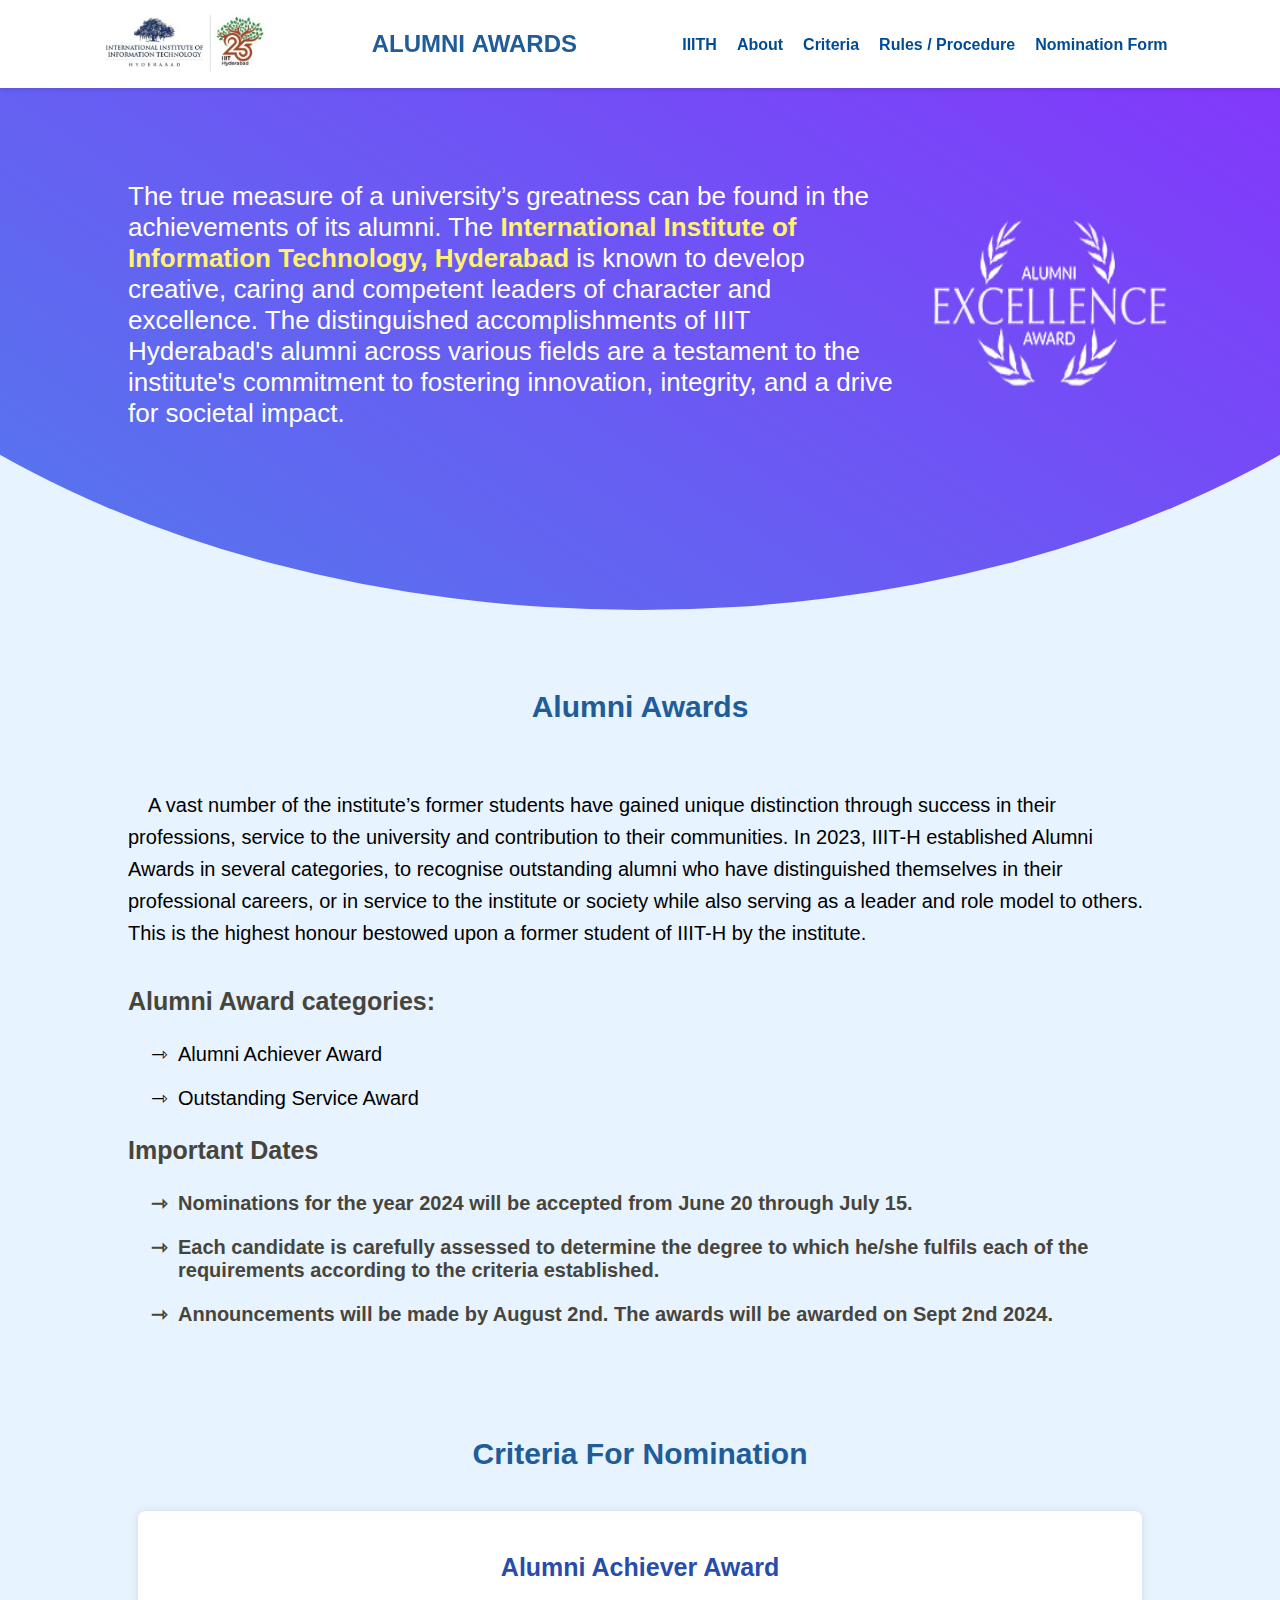
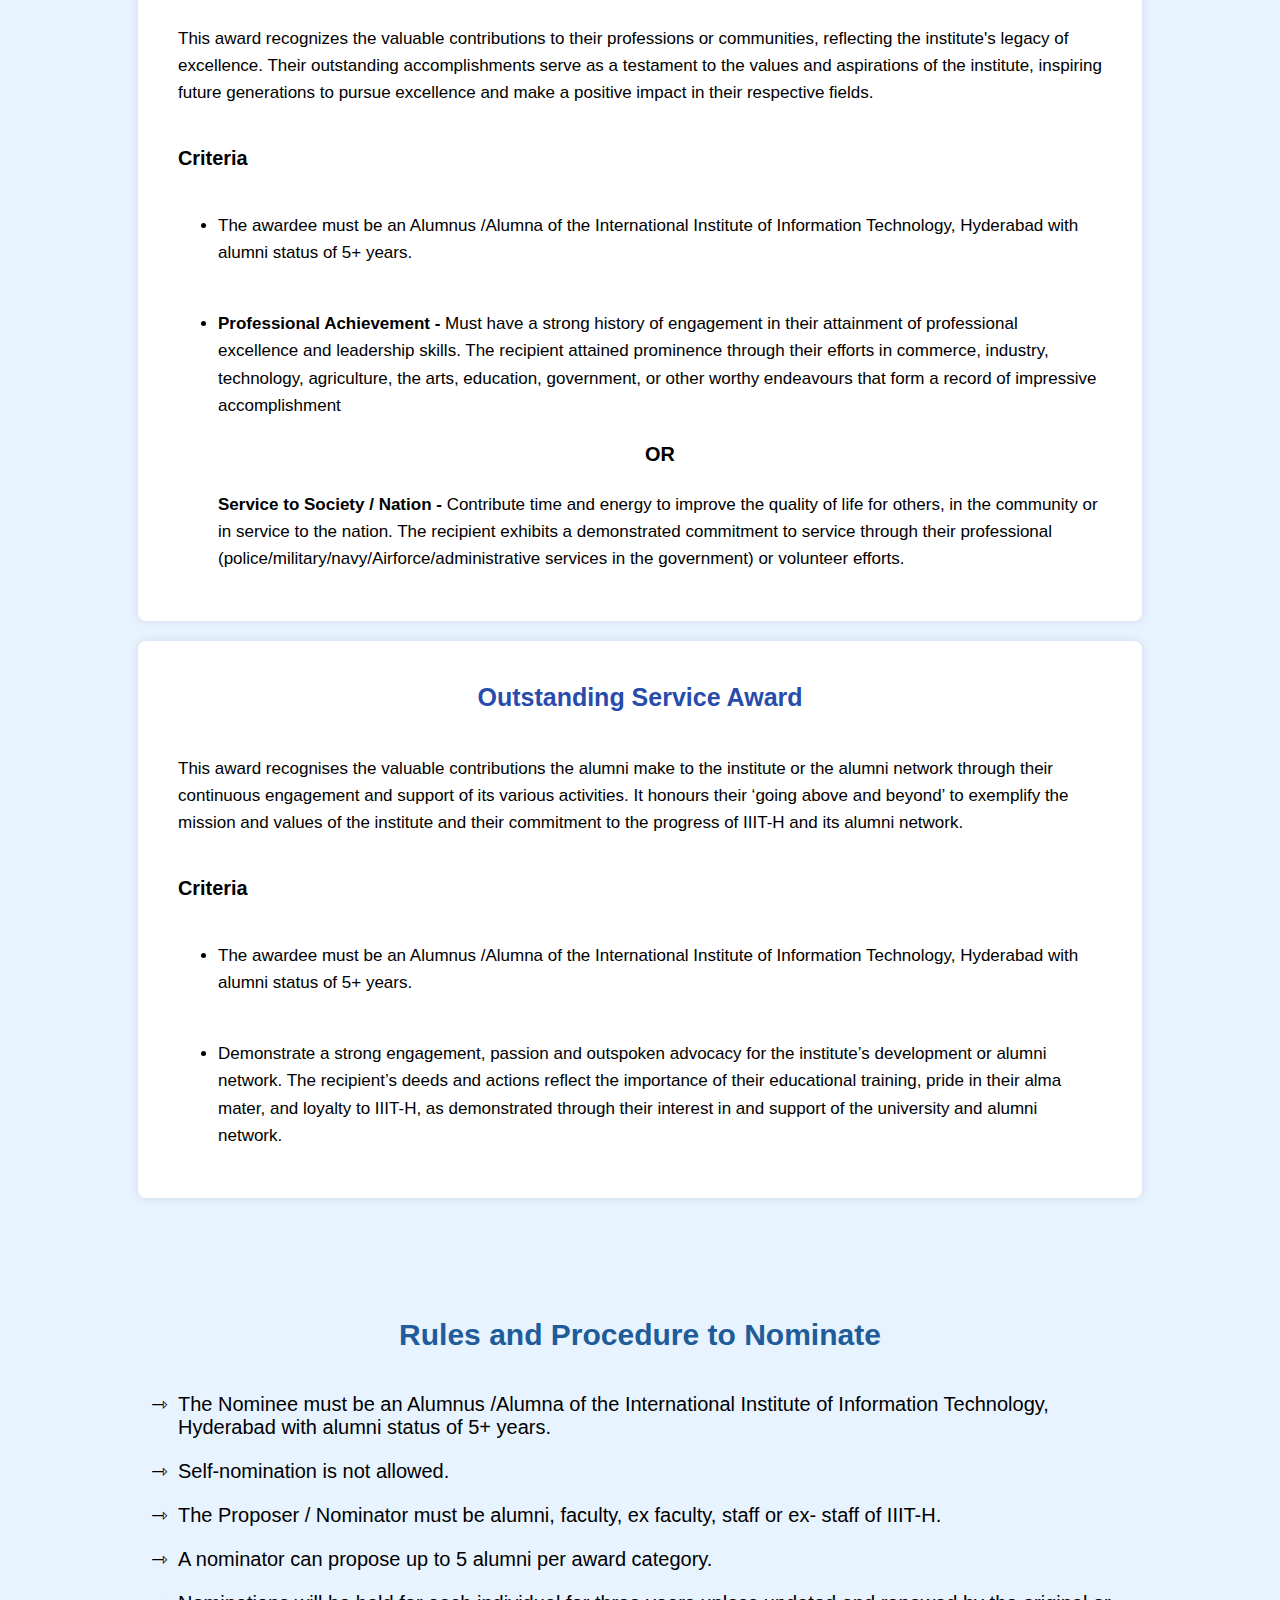
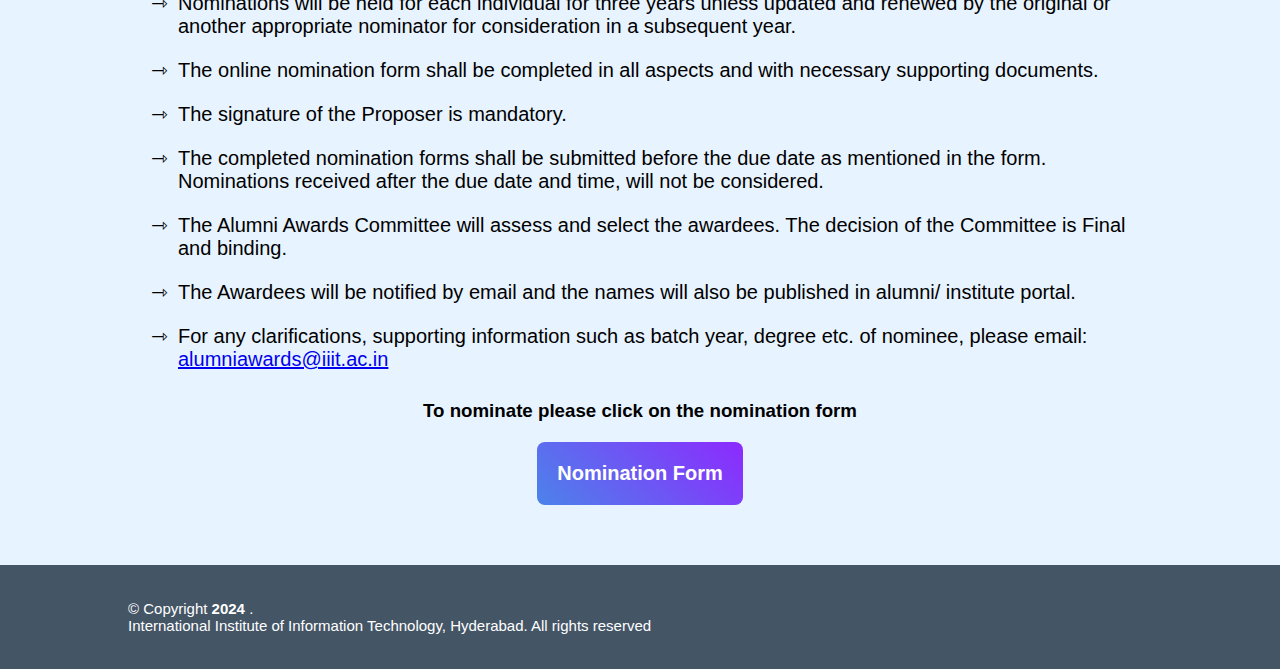
==== index.html @ 3560196f "form link updated" ====
<!DOCTYPE html>
<html lang="en">

<head>
  <meta charset="UTF-8" />
  <meta name="viewport" content="width=device-width, initial-scale=1.0" />
  <link rel="stylesheet" href="styles.css" />
</head>
<!-- ======= Header ======= -->
<header class="header fixed-top" data-scrollto-offset="0" id="header">
  <div class="container">
    <a class="logo" href="index.html">
      <!-- Uncomment the line below if you also wish to use an image logo -->
      <img alt="logo" src="logo.png" />
    </a>
    <h3 class="sc-title">Alumni&nbsp;Awards</h3>
    <nav class="nav-menu">
      <ul>
        <li>
          <a href="https://www.iiit.ac.in" target="_blank">IIITH</a>
        </li>
        <li>
          <a href="#about">About</a>
        </li>
        <li>
          <a href="#criteria">Criteria</a>
        </li>
        <li>
          <a href="#procedure">Rules / Procedure</a>
        </li>
        <li>
          <a href="https://forms.gle/emvsm5UKMDpADvDE6"
            target="_blank">Nomination Form</a>
        </li>
      </ul>
    </nav>
  </div>
</header>
<!-- End Header -->

<body>
  <section class="about" id="about-head">
    <div class="container">
      <p class="c-content">
        The true measure of a university’s greatness can be found in the
        achievements of its alumni. The
        <b>International Institute of Information Technology, Hyderabad</b> is
        known to develop creative, caring and competent leaders of character
        and excellence. The distinguished accomplishments of IIIT Hyderabad's
        alumni across various fields are a testament to the institute's
        commitment to fostering innovation, integrity, and a drive for
        societal impact.
      </p>
    </div>
    <div class="img-container">
      <img src="awards-logo.png" alt="award" />
    </div>
  </section>
  <section class="about-body" id="about">
    <div>
      <h3 class="sc-title">Alumni Awards</h3>
      <div class="about-inner">
        <p>
          A vast number of the institute’s former students have gained unique
          distinction through success in their professions, service to the
          university and contribution to their communities. In 2023, IIIT-H
          established Alumni Awards in several categories, to recognise
          outstanding alumni who have distinguished themselves in their
          professional careers, or in service to the institute or society
          while also serving as a leader and role model to others. This is the
          highest honour bestowed upon a former student of IIIT-H by the
          institute.
        </p>
        <br />
        <b>Alumni Award categories:</b>
        <ul>
          <li>Alumni Achiever Award</li>
          <li>Outstanding Service Award</li>
        </ul>
        <b>Important Dates</b>
        <ul><b>
            <li>
              Nominations for the year 2024 will be accepted from June 20
              through July 15.
            </li>
            <li>
              Each candidate is carefully assessed to determine the degree to
              which he/she fulfils each of the requirements according to the
              criteria established.
            </li>
            <li>
              Announcements will be made by August 2nd. The awards will be
              awarded on Sept 2nd 2024.
            </li>
          </b>
        </ul>
      </div>
    </div>
  </section>
  <section class="criteria" id="criteria">
    <div>
      <h3 class="sc-title">Criteria For Nomination</h3>
      <div class="criteria-inner">
        <div class="criteria-inner-1 criteria-inner-common">
          <h2>Alumni Achiever Award</h2>
          <p>
            This award recognizes the valuable contributions to their professions or communities, reflecting the
            institute's legacy of excellence. Their outstanding
            accomplishments serve as a testament to the values and aspirations of the institute, inspiring future
            generations to pursue excellence and make a positive impact in their respective fields.
          <h3>Criteria</h3>
          <ul>
            <li>The awardee must be an Alumnus /Alumna of the International Institute of Information Technology,
              Hyderabad with alumni status of 5+ years.</li>
            <br>
            <li>
              <p><b>Professional Achievement -</b> Must have a strong history of engagement in their attainment of
                professional excellence and leadership skills. The recipient attained prominence through their efforts
                in commerce, industry, technology, agriculture, the arts, education, government, or other worthy
                endeavours that form a record of impressive accomplishment
              </p>
              <h3 style="text-align: center;"><b>OR</b></h3>
              <p><b>Service to Society / Nation -</b> Contribute time and energy to improve
                the quality of life for others, in the community or in service to the nation. The recipient exhibits a
                demonstrated commitment to service through their professional (police/military/navy/Airforce/administrative services in the government) or volunteer efforts.</p>
            </li>
          </ul>
        </div>
        <div class="criteria-inner-2 criteria-inner-common">
          <h2>Outstanding Service Award</h2>
          <p>This award recognises the valuable contributions the alumni make to the institute or the alumni network
            through their continuous engagement and support of its various activities. It honours their ‘going above and
            beyond’ to exemplify the mission and values of the institute and their commitment to the progress of IIIT-H
            and its alumni network. </p>
          <h3>Criteria</h3>
          <ul>
            <li>The awardee must be an Alumnus /Alumna of the International Institute of Information Technology,
              Hyderabad with alumni status of 5+ years.</li>
            <br>
            <li>
              <p>Demonstrate a strong engagement, passion and outspoken advocacy for the institute’s development or
                alumni network. The recipient’s deeds and actions reflect the importance of their educational training,
                pride in their alma mater, and loyalty to IIIT-H, as demonstrated through their interest in and support
                of the university and alumni network. </p>
            </li>
          </ul>
        </div>
      </div>
  </section>
  <section class="procedure" id="procedure">
    <div>
      <h3 class="sc-title">Rules and Procedure to Nominate</h3>
      <div class="procedure-inner">
        <ul>
          <li> The Nominee must be an Alumnus /Alumna of the International Institute of Information Technology,
            Hyderabad with alumni status of 5+ years.</li>
          <li>Self-nomination is not allowed.</li>
          <li> The Proposer / Nominator must be alumni, faculty, ex faculty, staff or ex- staff of IIIT-H.</li>
          <li> A nominator can propose up to 5 alumni per award category.</li>
          <li> Nominations will be held for each individual for three years unless updated and renewed by the original
            or another appropriate nominator for consideration in a subsequent year. </li>
          <li> The online nomination form shall be completed in all aspects and with necessary supporting documents.
          </li>
          <li> The signature of the Proposer is mandatory. </li>
          <li> The completed nomination forms shall be submitted before the due date as mentioned in the form.
            Nominations received after the due date and time, will not be considered. </li>
          <li> The Alumni Awards Committee will assess and select the awardees. The decision of the Committee is Final
            and binding. </li>
          <li> The Awardees will be notified by email and the names will also be published in alumni/ institute portal.
          </li>
          <li> For any clarifications, supporting information such as batch year, degree etc. of nominee, please email:
            <a href="mailto:alumniawards@iiit.ac.in">alumniawards@iiit.ac.in</a>
          </li>
        </ul>
        <h3 style="text-align: center;">To nominate please click on the nomination form</h3>
        <div class="form-links">
          <a href="https://forms.gle/emvsm5UKMDpADvDE6"
            target="_blank" class="btn btn-primary">Nomination Form</a>
          <!-- <a href="https://forms.gle/emvsm5UKMDpADvDE6"
            target="_blank" class="btn btn-primary">Responder's Form</a> -->
        </div>
      </div>
    </div>
  </section>
</body>
<!-- ======= Footer ======= -->
<footer class="footer" id="footer">
  <div class="copyright">
    © Copyright
    <strong>
      <span> 2024 </span>
    </strong>
    .
  </div>
  <div class="credits">
    International Institute of Information Technology, Hyderabad. All rights reserved</div>
</footer>
<!-- End Footer -->

</html>
---- styles.css ----
/* Global Styles */
html,
body {
  margin: 0;
  padding: 0;
  font-family: "Roboto", sans-serif;
  background-color: #e7f3ff;
  display: flex;
  flex-direction: column;
}

/* Header Styles */
.header {
  background-color: #fff; /* White background */
  width: 100%; /* Full width */
  padding: 10px 0; /* Top and bottom padding */
  box-shadow: 0 2px 4px rgba(0, 0, 0, 0.1); /* Subtle shadow for depth */
  position: fixed; /* Fixed position at the top */
  top: 0;
  left: 0;
  z-index: 1000; /* High z-index to ensure it stays above other content */
}
.header .container {
  display: flex;
  align-items: center;
  justify-content: space-between;
}
.header .logo {
  display: flex;
  align-items: center;
  text-decoration: none; /* Remove underline from links */
  margin-left: 8%;
}
.header .logo img {
  max-height: 60px; /* Limit logo height */
  margin-right: 10px; /* Spacing between logo and text */
  vertical-align: middle;
}
.header .sc-title {
  font-size: 24px; /* Font size for the title */
  color: #205c99; /* Dark blue text color */
  margin: 20px; /* Remove default margin */
  text-transform: uppercase; /* Transform text to uppercase */
}
.nav-menu {
  display: flex;
  align-items: center;
  justify-content: center;
  margin-right: 8%;
}
.nav-menu ul {
  display: flex;
  list-style: none;
  margin: 0;
  padding: 0;
}
.nav-menu ul li {
  text-decoration: none;
  font-size: 18px;
  font-weight: 600;
  margin: 0 10px;
}
.nav-menu ul li a {
  text-decoration: none;
  color: #004b96;
  font-size: 16px;
}
.nav-menu ul li a:hover {
  color: #ff5959;
}

/* About Section Styles */
.about {
  position: relative;
  width: 100%;
  height: 50vh;
  display: flex;
  align-items: center;
  justify-content: center;
  overflow: hidden;
  padding: 80px 0;
  color: white;
}
.about:before {
  content: "";
  position: absolute;
  top: 0;
  left: 0;
  width: 100%;
  height: 100%;
  background: linear-gradient(45deg, #4c83ea, #8d2afe);
  border-radius: 0 0 50% 50%/0 0 100% 100%;
  transform: scaleX(1.5);
}
.about .container {
  position: relative;
  z-index: 1;
  margin: 0 auto;
  text-align: center;
  padding: 20px 20px 20px 10%;
  border-radius: 8px; /* Rounded corners */
}
.about .c-content {
  text-align: left; /* Left-align text inside the content block */
  font-size: 26px;
}

.about .c-content b {
  color: #fff173;
}
.about .c-content-sub {
  text-align: left; /* Left-align text inside the content block */
  font-size: 20px;
}
.about .c-content-sub b {
  color: rgb(241, 253, 69);
}
.about .img-container {
  z-index: 1;
  margin-right: 8%;
}
.about .img-container img {
  width: 20vw;
  height: 20vw;
  filter: invert(1) brightness(100);
}

.about-body {
  margin-top: 50px;
}

.about-inner {
  padding: 15px 10%;
}

.about-inner p {
  text-indent: 20px;
  font-size: 20px;
  line-height: 1.6;
}

.about-inner b {
  color: #47453b;
  font-size: 25px;
}

.about-inner li {
  list-style: "⇾";
  padding: 10px;
  font-size: 20px;
}

/* Criteria Section Styles */
.criteria {
  padding: 40px 0;
}
.criteria .sc-title,
.about-body .sc-title,
.procedure .sc-title {
  text-align: center;
  color: #205c99;
  font-size: 30px;
}

.criteria-inner {
  display: flex;
  flex-wrap: wrap;
  margin: auto 10%;
  align-items: stretch;
}

.criteria-inner-common {
  display: flex;
  flex-direction: column;
  background-color: white;
  line-height: 1.6;
  padding: 20px;
  box-shadow: 0 0 10px rgba(0, 0, 0, 0.1);
  box-sizing: border-box;
  margin: 10px;
  width: 49%;
  font-size: 17px;
  min-width: 500px;
  padding: 15px 40px;
  border-radius: 8px;
  flex: 1; /* Ensures that both elements take up equal space */
}

.criteria-inner-common h2 {
  color: #274cab;
  font-size: 25px;
  text-align: center;
}

/* Procedure Section Styles */
.procedure {
  padding: 40px 10%;
}

.procedure-inner li {
  list-style: "⇾";
  padding: 10px;
  font-size: 20px;
}

.form-links {
  display: flex;
  justify-content: center;
  margin: 20px 0;
}

.form-links a {
  text-decoration: none;
  color: white;
  font-weight: 700;
  font-size: 20px;
  background: linear-gradient(45deg,  #4c83ea, #8d2afe);
  padding: 20px;
  border-radius: 8px;
  margin: 0 10px;
}

.form-links a:hover {
  background: linear-gradient(45deg, #ff3e9f, #851bff);
  cursor: pointer;
  transition: 0.5s;
}

/* Footer Styles */
.footer {
  background-color: #445566;
  color: #fff; /* White text color */
  padding: 35px 0;
}
.footer .copyright,
.footer .credits {
  font-size: 15px;
  margin-left: 10%;
}

/* Responsive Styles */
@media only screen and (max-width: 1040px) {
  .nav-menu {
    display: none;
  }

  .img-container {
    display: none;
  }
  .about:before {
    transform: scaleX(2);
  }
}
@media only screen and (max-width: 700px) {
  .header .logo img {
    width: 65%;
  }
  .header .sc-title {
    font-size: 20px;
  }
  .about .container {
    padding: 20px 20px 20px 20px;
  }
  .about:before {
    transform: scaleX(3);
  }
  .about .c-content {
    margin-top: 50px;
    font-size: 24px;
  }
  .about .c-content-sub {
    font-size: 18px;
  }
  .criteria-inner {
    flex-direction: column;
    margin: 0;
  }

  .criteria-inner-common {
    width: 95%;
    min-width: 0;
    margin: 10px auto;
  }
}
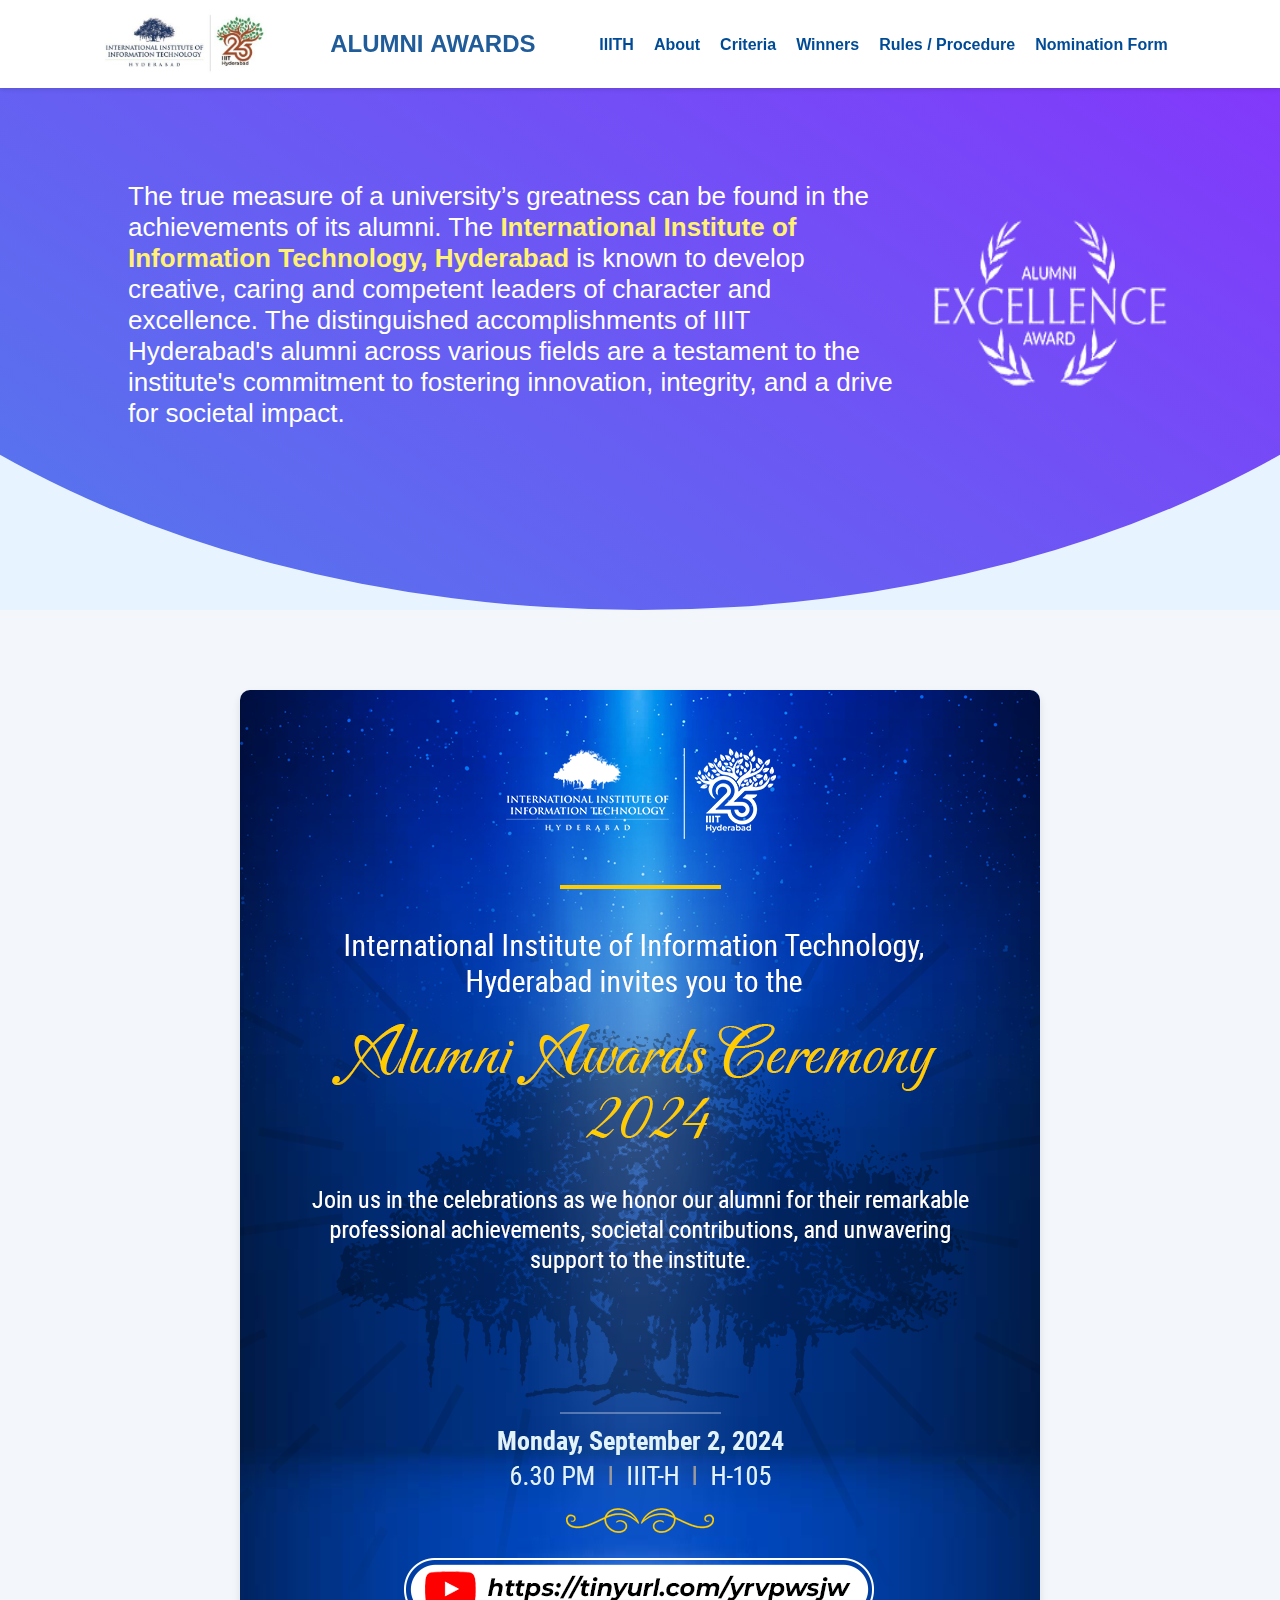
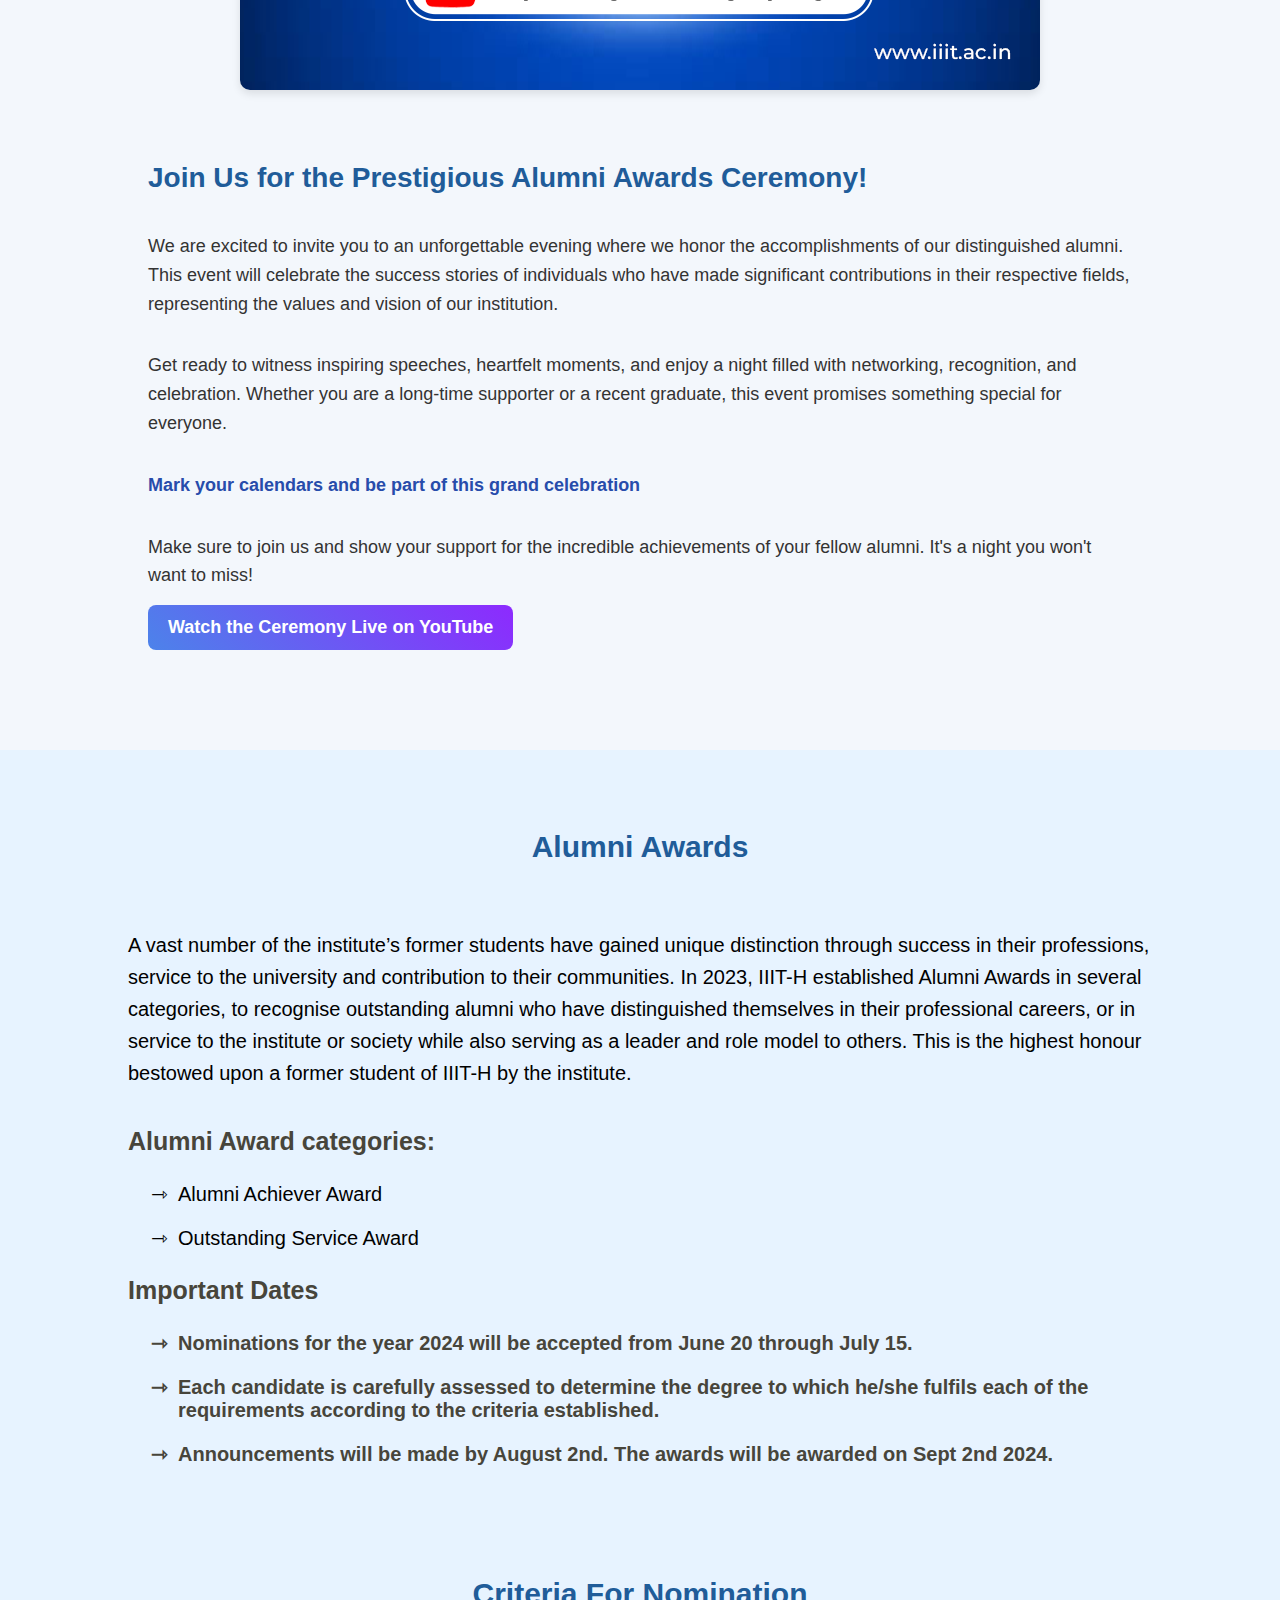
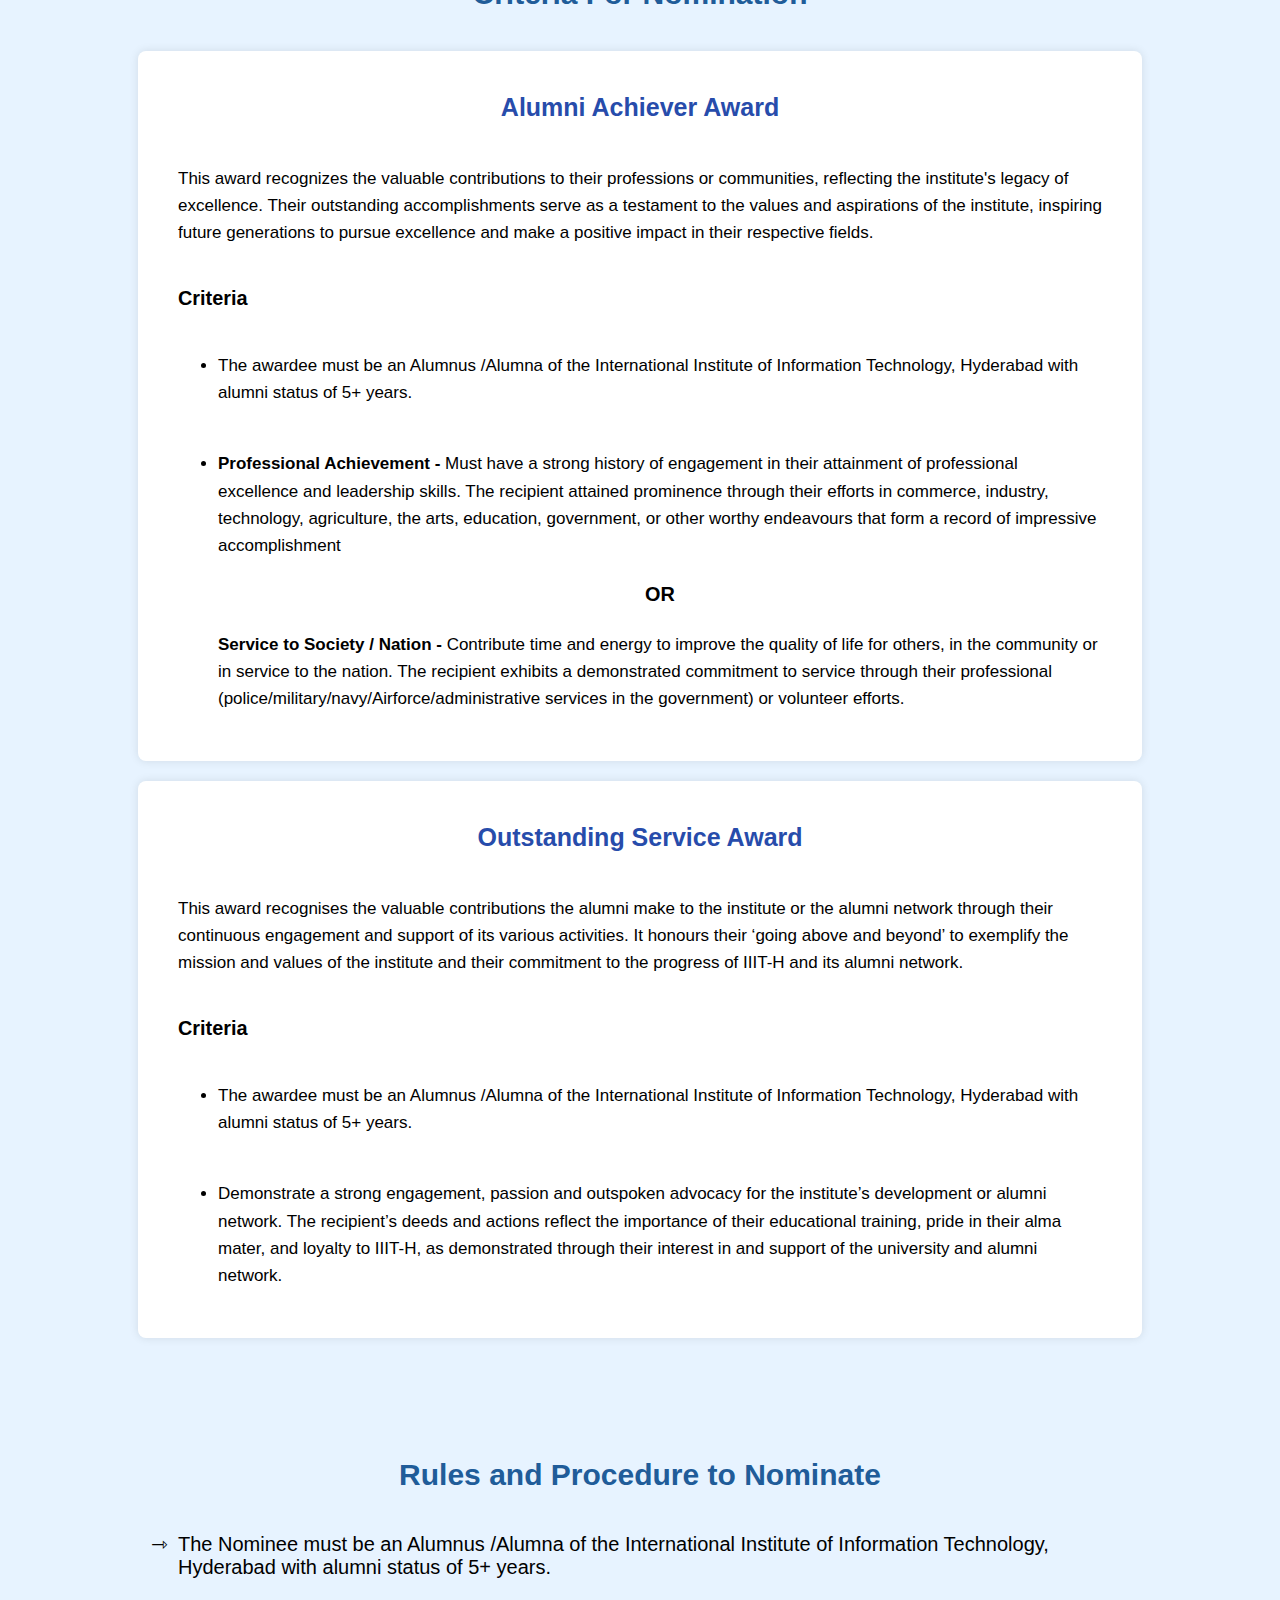
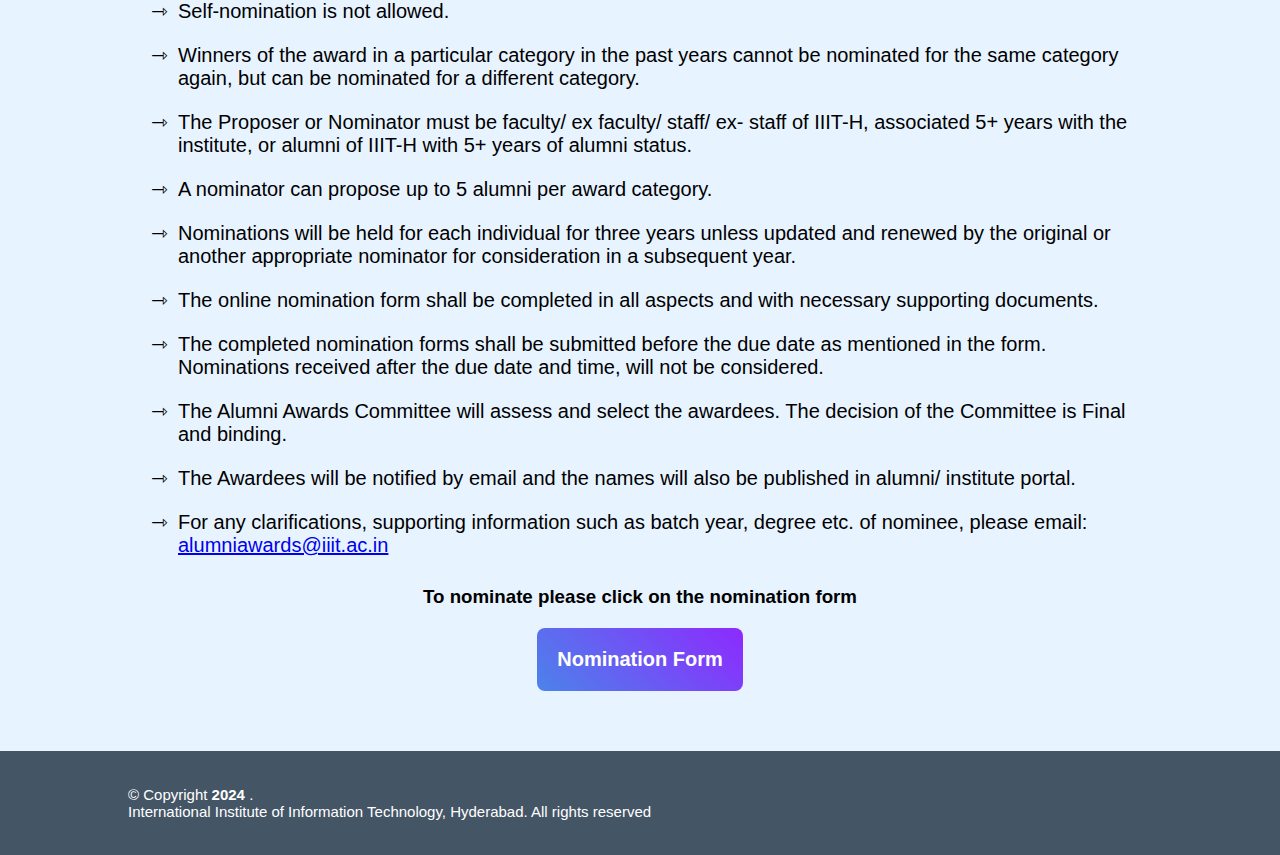
==== commit 6f73e216: "updated for alumni awards winners" ====
--- a/index.html
+++ b/index.html
@@ -10,33 +10,31 @@
 <header class="header fixed-top" data-scrollto-offset="0" id="header">
   <div class="container">
     <a class="logo" href="index.html">
-      <!-- Uncomment the line below if you also wish to use an image logo -->
-      <img alt="logo" src="logo.png" />
+      <img alt="logo" src="images/logo.png" />
     </a>
     <h3 class="sc-title">Alumni&nbsp;Awards</h3>
+
+    <!-- Burger Menu for Mobile View -->
+    <div class="menu-toggle">
+      <span></span>
+      <span></span>
+      <span></span>
+    </div>
+
     <nav class="nav-menu">
       <ul>
-        <li>
-          <a href="https://www.iiit.ac.in" target="_blank">IIITH</a>
-        </li>
-        <li>
-          <a href="#about">About</a>
-        </li>
-        <li>
-          <a href="#criteria">Criteria</a>
-        </li>
-        <li>
-          <a href="#procedure">Rules / Procedure</a>
-        </li>
-        <li>
-          <a href="https://forms.gle/emvsm5UKMDpADvDE6"
-            target="_blank">Nomination Form</a>
+        <li><a href="https://www.iiit.ac.in" target="_blank">IIITH</a></li>
+        <li><a href="index.html#about">About</a></li>
+        <li><a href="index.html#criteria">Criteria</a></li>
+        <li><a href="alumni-winners.html" target="_blank">Winners</a></li>
+        <li><a href="index.html#procedure">Rules&nbsp;/&nbsp;Procedure</a></li>
+        <li><a href="https://forms.gle/emvsm5UKMDpADvDE6" target="_blank" aria-disabled="true">Nomination&nbsp;Form</a>
         </li>
       </ul>
     </nav>
   </div>
 </header>
-<!-- End Header -->
+<!-- ====== End Header ======= -->
 
 <body>
   <section class="about" id="about-head">
@@ -53,9 +51,47 @@
       </p>
     </div>
     <div class="img-container">
-      <img src="awards-logo.png" alt="award" />
-    </div>
-  </section>
+      <img src="images/awards-logo.png" alt="award" />
+    </div>
+  </section>
+
+  <!-- Invitation section -->
+  <section id="invitation" class="invitation-section">
+    <div class="container invitation-content">
+      <div class="invitation-image">
+        <img src="images/Alumni-Awards-Ceremony.png" alt="Alumni Awards Ceremony 2024 Invitation">
+      </div>
+      <div class="invitation-text">
+        <h3>Join Us for the Prestigious Alumni Awards Ceremony!</h3>
+        <p>
+          We are excited to invite you to an unforgettable evening where we honor the accomplishments of our
+          distinguished alumni. This event will celebrate the success stories of individuals who have made significant
+          contributions in their respective fields, representing the values and vision of our institution.
+        </p>
+        <p>
+          Get ready to witness inspiring speeches, heartfelt moments, and enjoy a night filled with networking,
+          recognition, and celebration. Whether you are a long-time supporter or a recent graduate, this event promises
+          something special for everyone.
+        </p>
+
+        <p><b>Mark your calendars and be part of this grand celebration</b></p>
+        <ul class="event-details">
+          <li><b>Date:</b> Monday, September 2, 2024</li>
+          <li><b>Time:</b> 6:30 PM</li>
+          <li><b>Venue:</b> IIIT Hyderabad, H-105</li>
+        </ul>
+
+        <p>
+          Make sure to join us and show your support for the incredible achievements of your fellow alumni. It's a night
+          you won't want to miss!
+        </p>
+
+        <a class="btn-primary youtube-link" href="https://tinyurl.com/yrvpwsjw" target="_blank">Watch the Ceremony Live
+          on YouTube</a>
+      </div>
+    </div>
+  </section>
+
   <section class="about-body" id="about">
     <div>
       <h3 class="sc-title">Alumni Awards</h3>
@@ -122,7 +158,8 @@
               <h3 style="text-align: center;"><b>OR</b></h3>
               <p><b>Service to Society / Nation -</b> Contribute time and energy to improve
                 the quality of life for others, in the community or in service to the nation. The recipient exhibits a
-                demonstrated commitment to service through their professional (police/military/navy/Airforce/administrative services in the government) or volunteer efforts.</p>
+                demonstrated commitment to service through their professional
+                (police/military/navy/Airforce/administrative services in the government) or volunteer efforts.</p>
             </li>
           </ul>
         </div>
@@ -155,13 +192,16 @@
           <li> The Nominee must be an Alumnus /Alumna of the International Institute of Information Technology,
             Hyderabad with alumni status of 5+ years.</li>
           <li>Self-nomination is not allowed.</li>
-          <li> The Proposer / Nominator must be alumni, faculty, ex faculty, staff or ex- staff of IIIT-H.</li>
+          <li>Winners of the award in a particular category in the past years cannot be nominated for the same category
+            again, but can be nominated for a different category.</li>
+          <li> The Proposer or Nominator must be faculty/ ex faculty/ staff/ ex- staff of IIIT-H, associated 5+ years
+            with the institute, or alumni of IIIT-H with 5+ years of alumni status.</li>
           <li> A nominator can propose up to 5 alumni per award category.</li>
           <li> Nominations will be held for each individual for three years unless updated and renewed by the original
             or another appropriate nominator for consideration in a subsequent year. </li>
           <li> The online nomination form shall be completed in all aspects and with necessary supporting documents.
           </li>
-          <li> The signature of the Proposer is mandatory. </li>
+          <!-- <li> The signature of the Proposer is mandatory. </li>-->
           <li> The completed nomination forms shall be submitted before the due date as mentioned in the form.
             Nominations received after the due date and time, will not be considered. </li>
           <li> The Alumni Awards Committee will assess and select the awardees. The decision of the Committee is Final
@@ -174,8 +214,8 @@
         </ul>
         <h3 style="text-align: center;">To nominate please click on the nomination form</h3>
         <div class="form-links">
-          <a href="https://forms.gle/emvsm5UKMDpADvDE6"
-            target="_blank" class="btn btn-primary">Nomination Form</a>
+          <a href="https://forms.gle/emvsm5UKMDpADvDE6" target="_blank" class="btn btn-primary"
+            aria-disabled="true">Nomination Form</a>
           <!-- <a href="https://forms.gle/emvsm5UKMDpADvDE6"
             target="_blank" class="btn btn-primary">Responder's Form</a> -->
         </div>
@@ -196,5 +236,14 @@
     International Institute of Information Technology, Hyderabad. All rights reserved</div>
 </footer>
 <!-- End Footer -->
+<script>
+  const toggleButton = document.querySelector('.menu-toggle');
+  const navMenu = document.querySelector('.nav-menu');
+
+  toggleButton.addEventListener('click', () => {
+    toggleButton.classList.toggle('active');
+    navMenu.classList.toggle('active');
+  });
+</script>
 
 </html>--- a/styles.css
+++ b/styles.css
@@ -7,6 +7,7 @@
   background-color: #e7f3ff;
   display: flex;
   flex-direction: column;
+  scroll-behavior: smooth;
 }
 
 /* Header Styles */
@@ -24,7 +25,23 @@
   display: flex;
   align-items: center;
   justify-content: space-between;
-}
+  position: relative;
+}
+
+.header .menu-toggle {
+  display: none; /* Hidden by default */
+  flex-direction: column;
+  cursor: pointer;
+}
+
+.header .menu-toggle span {
+  width: 25px;
+  height: 3px;
+  background-color: #205c99;
+  margin: 4px 0;
+  transition: 0.4s;
+}
+
 .header .logo {
   display: flex;
   align-items: center;
@@ -134,7 +151,6 @@
 }
 
 .about-inner p {
-  text-indent: 20px;
   font-size: 20px;
   line-height: 1.6;
 }
@@ -149,6 +165,82 @@
   padding: 10px;
   font-size: 20px;
 }
+
+/* Invitation Section Styles */
+.invitation-section {
+  padding: 60px 0;
+  background-color: #f3f7fc; /* Soft background color matching the theme */
+}
+
+.invitation-content {
+  display: flex;
+  align-items: stretch; /* Ensure both items stretch to the same height */
+  justify-content: space-between;
+  flex-wrap: wrap;
+  margin: 0 auto;
+  padding: 20px 10%;
+}
+
+.invitation-image {
+  flex: 1;
+  max-width: 45%; /* Adjust the width to fit the layout */
+  text-align: center;
+}
+
+.invitation-image img {
+  max-width: 100%;
+  height: auto; /* Ensure image maintains aspect ratio */
+  border-radius: 10px;
+  box-shadow: 0 4px 8px rgba(0, 0, 0, 0.1); /* Soft shadow for depth */
+}
+
+.invitation-text {
+  flex: 1;
+  max-width: 50%;
+  font-size: 20px;
+  padding: 20px;
+  border-radius: 8px;
+  /* box-shadow: 0 4px 10px rgba(0, 0, 0, 0.1); */
+  display: flex;
+  flex-direction: column;
+  justify-content: center; /* Vertically center text content */
+  height: auto; /* Allow the content to stretch based on the image height */
+}
+
+.invitation-text h3 {
+  font-size: 28px;
+  color: #205c99; /* Dark blue consistent with your theme */
+  margin-bottom: 20px;
+}
+
+.invitation-text p {
+  font-size: 18px;
+  color: #333;
+  line-height: 1.6;
+  margin-bottom: 15px;
+}
+
+.invitation-text b {
+  color: #274cab; /* Accent color for emphasis */
+}
+
+.invitation-text a.btn-primary {
+  display: inline-block;
+  text-decoration: none;
+  font-size: 18px;
+  font-weight: 700;
+  padding: 12px 20px;
+  background: linear-gradient(45deg, #4c83ea, #8d2afe);
+  color: white;
+  border-radius: 8px;
+  transition: background 0.3s ease;
+  width: max-content;
+}
+
+.invitation-text a.btn-primary:hover {
+  background: linear-gradient(45deg, #ff3e9f, #851bff);
+}
+
 
 /* Criteria Section Styles */
 .criteria {
@@ -226,6 +318,57 @@
   transition: 0.5s;
 }
 
+
+/* Winners Section Styles */
+.winners-section {
+  padding: 80px 10%;
+  margin-top: 60px; /* Adjusting for fixed header */
+}
+
+.winners-section p{
+  font-size: 20px;
+  line-height: 1.6;
+}
+
+.section-title {
+  font-size: 30px;
+  color: #205c99;
+  text-align: center;
+  margin-bottom: 40px;
+}
+
+.year-title {
+  font-size: 24px;
+  color: #274cab;
+  margin-top: 50px;
+  text-align: center;
+}
+
+.images-container {
+  display: flex;
+  justify-content: center;
+  align-items: center;
+  flex-direction: column;
+  margin: 30px 0;
+}
+
+.image-item {
+  display: flex;
+  justify-content: center;
+  align-items: center;
+  margin: 15px 0;
+}
+
+/* Adjust styles for portrait and landscape images */
+.image-item.portrait img, .image-item.landscape  img {
+  height: auto;
+  max-width: 100%;
+  max-height: 100%;
+  object-fit: cover;
+  border-radius: 10px;
+  box-shadow: 0 4px 8px rgba(0, 0, 0, 0.1);
+}
+
 /* Footer Styles */
 .footer {
   background-color: #445566;
@@ -238,17 +381,82 @@
   margin-left: 10%;
 }
 
+[aria-disabled="true"] {
+  cursor: not-allowed !important;
+}
+
 /* Responsive Styles */
+
+@media only screen and (max-width: 1680px) {
+  .event-details{
+    display: none;
+  }
+}
+
+@media screen and (max-width: 1520px) {
+  .invitation-content {
+    flex-direction: column;
+  }
+
+  .invitation-image, .invitation-text {
+    max-width: 100%;
+    height: auto; /* Remove fixed height for smaller screens */
+  }
+
+  .invitation-text {
+    margin-top: 20px;
+  }
+}
 @media only screen and (max-width: 1040px) {
-  .nav-menu {
-    display: none;
-  }
-
   .img-container {
     display: none;
   }
   .about:before {
     transform: scaleX(2);
+  }
+  .header .nav-menu {
+    display: none;
+    position: absolute;
+    top: 100%;
+    left: 0;
+    right: 0;
+    background-color: #fff;
+    flex-direction: column;
+    align-items: center;
+    padding: 20px;
+    box-shadow: 0px 4px 8px rgba(0, 0, 0, 0.1);
+    margin-right: 0;
+  }
+
+  .header .nav-menu ul {
+    flex-direction: column;
+    width: 100%;
+  }
+
+  .header .nav-menu ul li {
+    margin: 10px 0;
+    text-align: center;
+  }
+
+  .header .menu-toggle {
+    display: flex; /* Display the burger menu */
+    margin-right: 30px;
+  }
+
+  .header .menu-toggle.active span:nth-child(1) {
+    transform: rotate(-45deg) translate(-5px, 5px);
+  }
+
+  .header .menu-toggle.active span:nth-child(2) {
+    opacity: 0;
+  }
+
+  .header .menu-toggle.active span:nth-child(3) {
+    transform: rotate(45deg) translate(-5px, -5px);
+  }
+
+  .header .nav-menu.active {
+    display: flex;
   }
 }
 @media only screen and (max-width: 700px) {
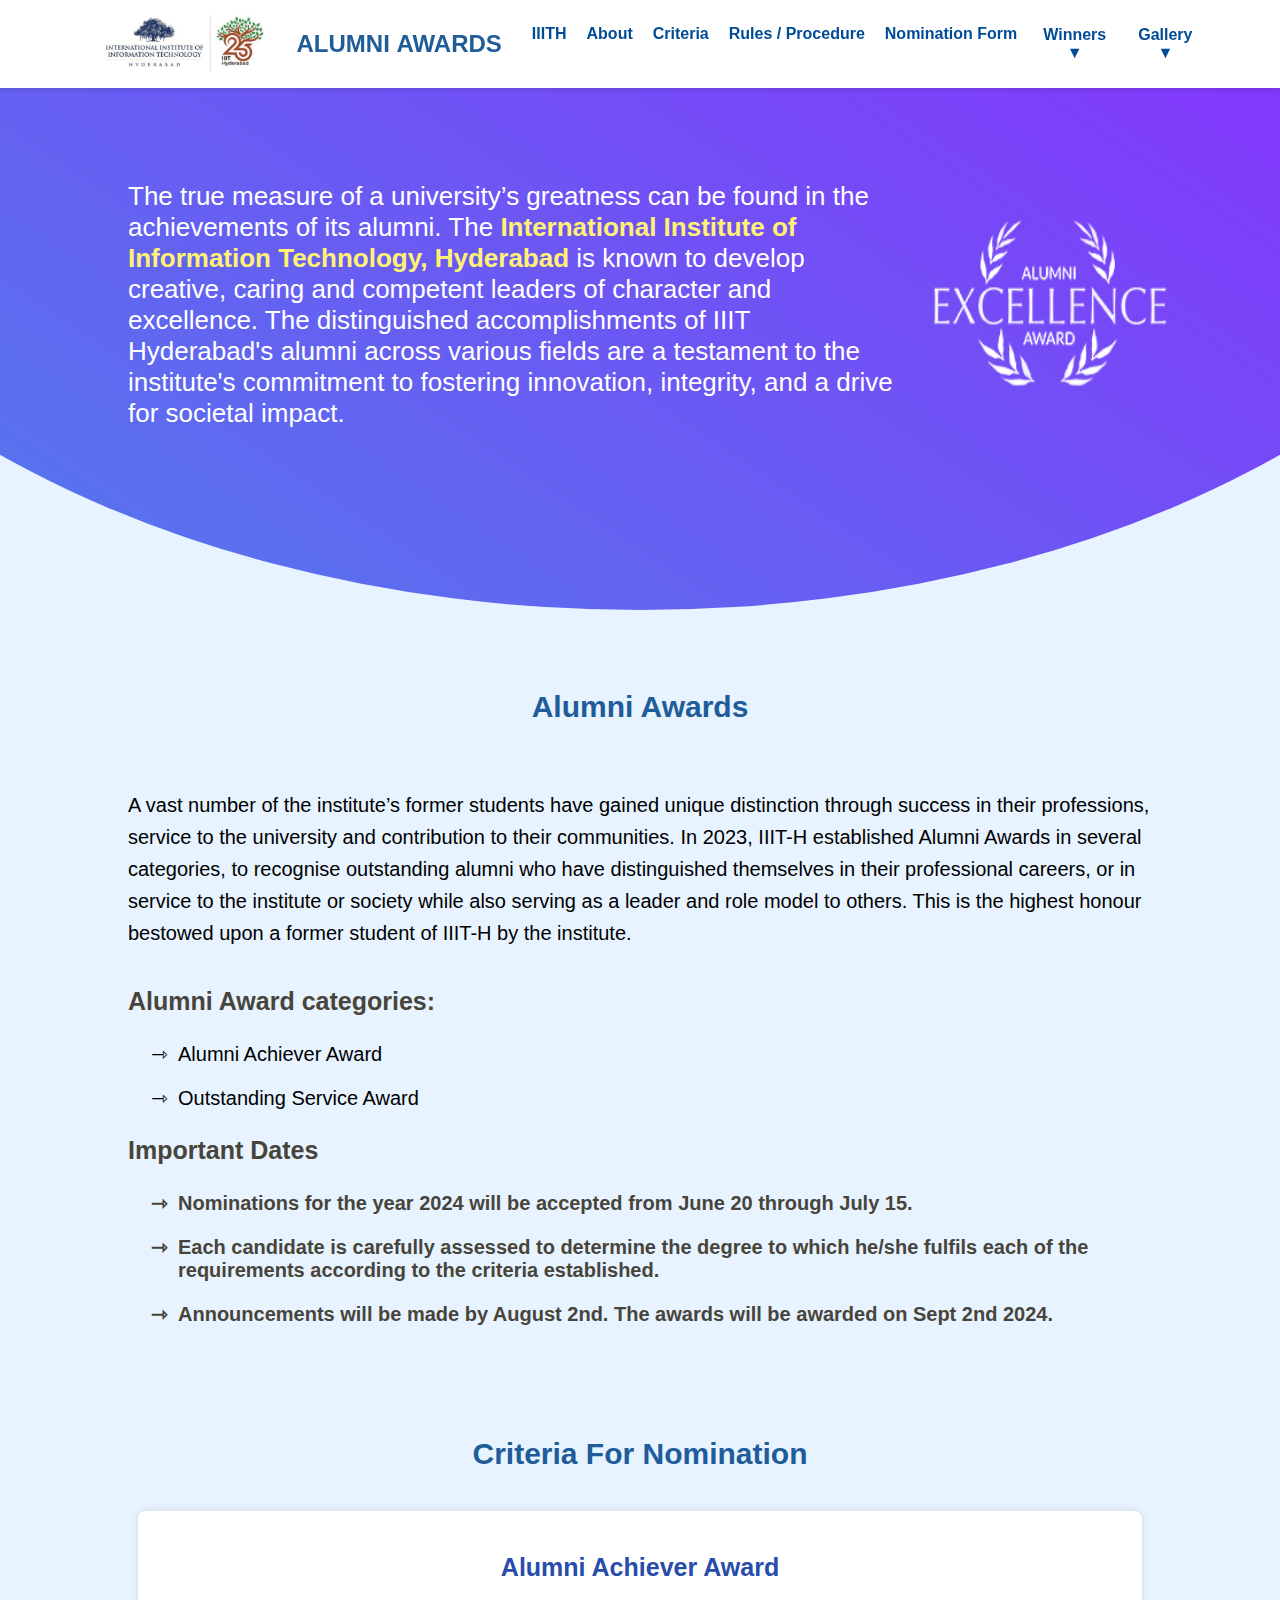
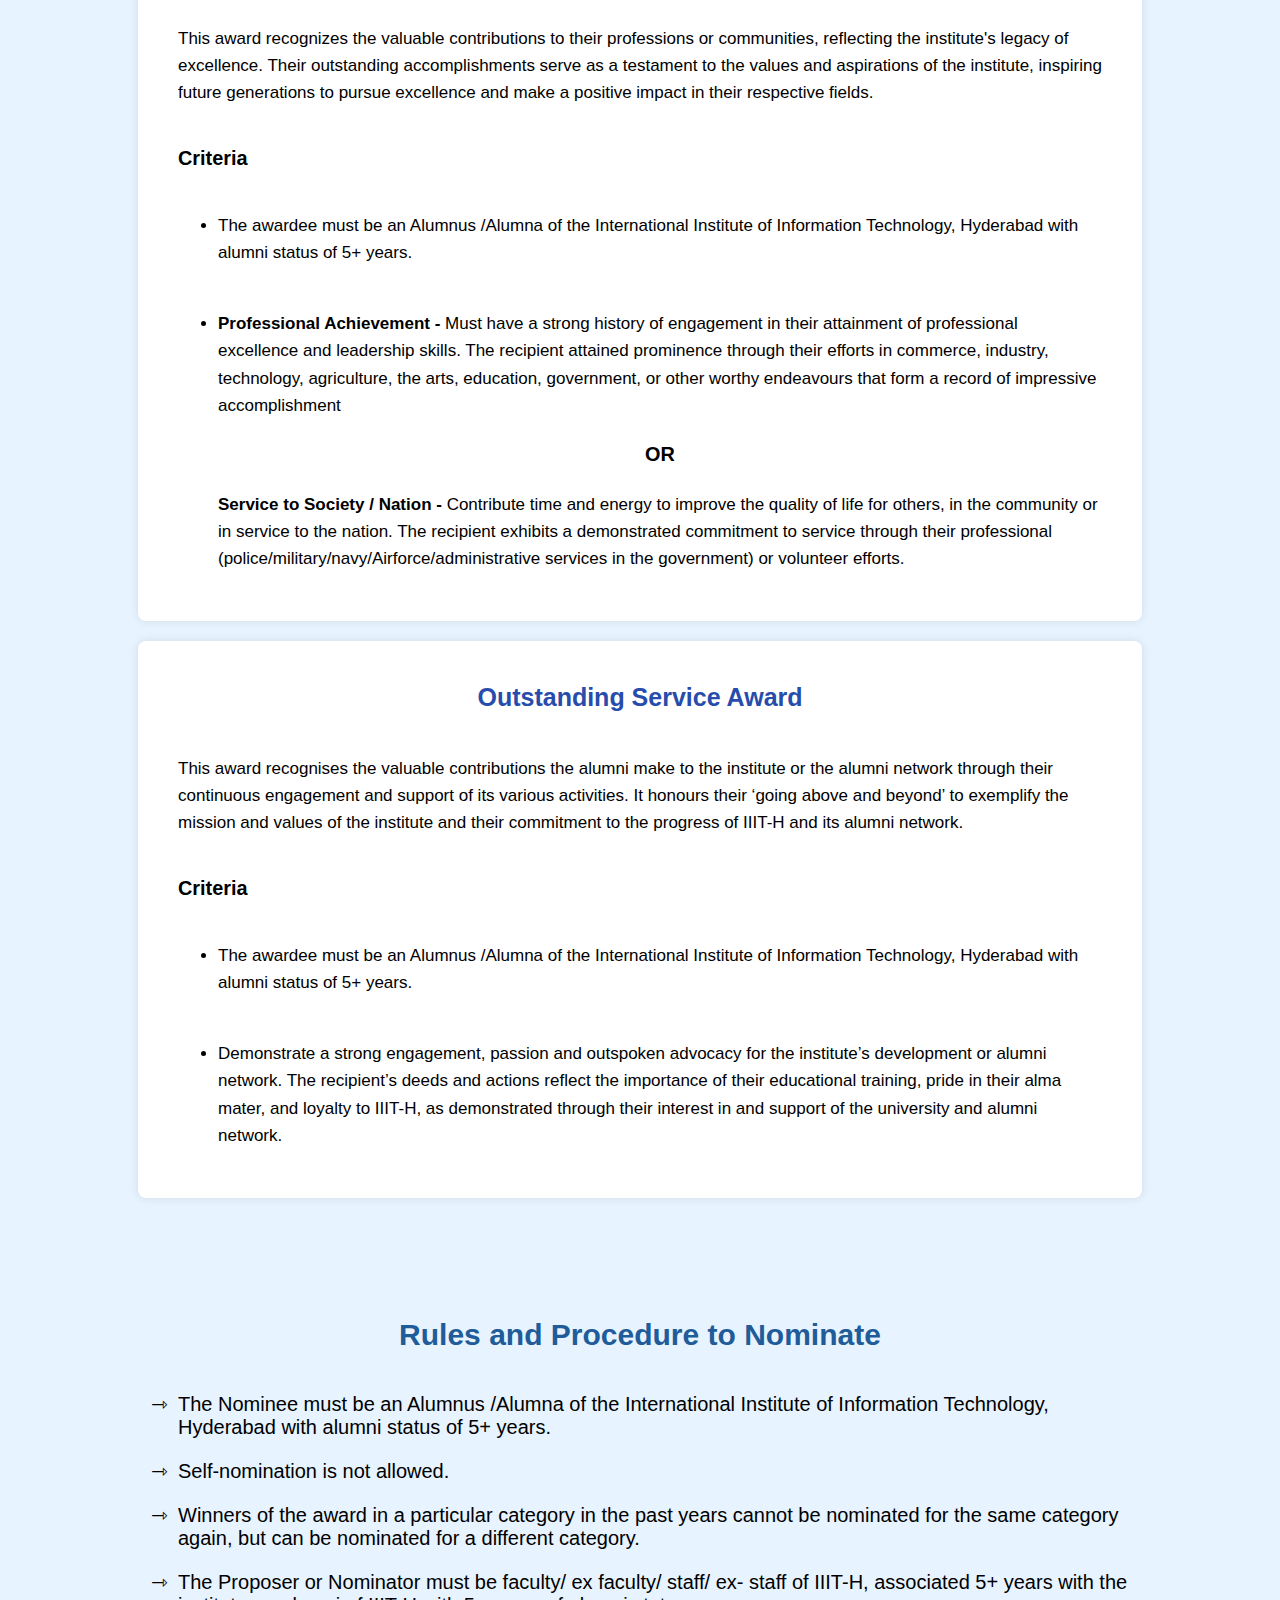
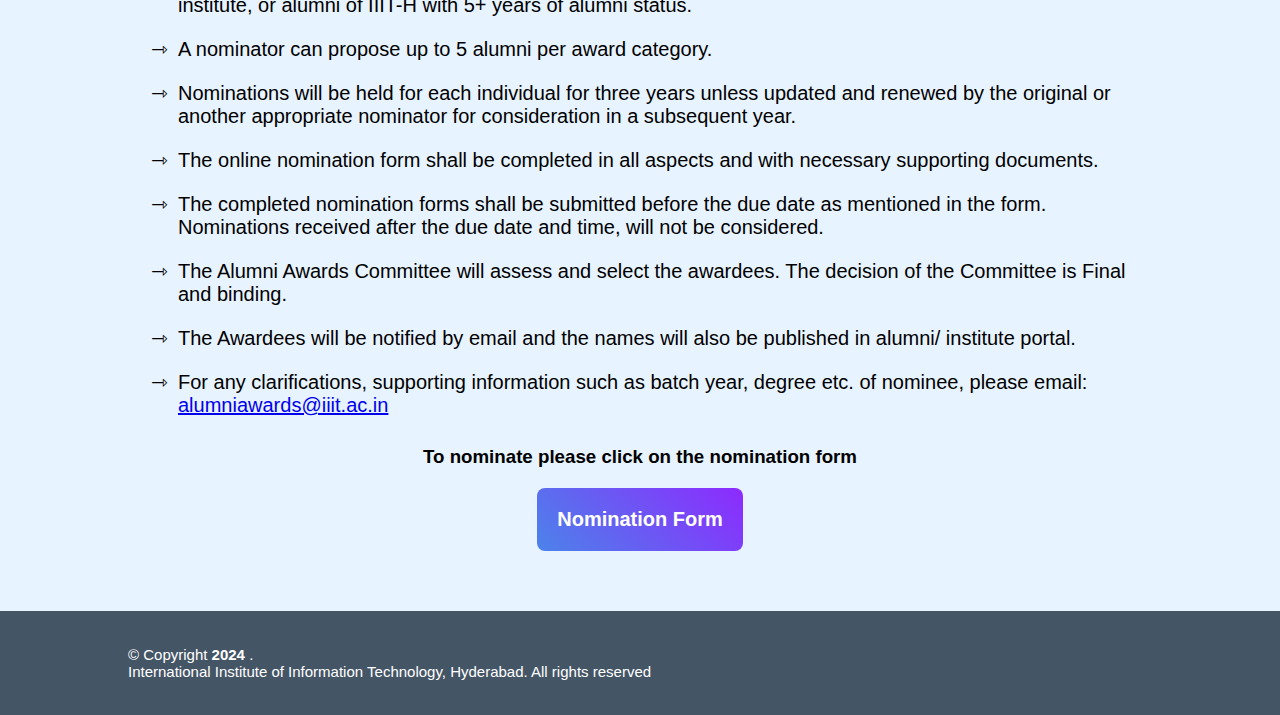
==== commit 7bc300fd: "added gallery and winners" ====
--- a/index.html
+++ b/index.html
@@ -26,10 +26,24 @@
         <li><a href="https://www.iiit.ac.in" target="_blank">IIITH</a></li>
         <li><a href="index.html#about">About</a></li>
         <li><a href="index.html#criteria">Criteria</a></li>
-        <li><a href="alumni-winners.html" target="_blank">Winners</a></li>
         <li><a href="index.html#procedure">Rules&nbsp;/&nbsp;Procedure</a></li>
         <li><a href="https://forms.gle/emvsm5UKMDpADvDE6" target="_blank" aria-disabled="true">Nomination&nbsp;Form</a>
+        <li class="dropdown">
+          <button class="dropbtn">Winners &#x25BC;</button>
+          <div class="dropdown-content">
+            <a href="alumni-winners-2024.html">Winners 2024</a>
+            <a href="alumni-winners-2023.html">Winners 2023</a>
+          </div>
         </li>
+        <li class="dropdown">
+          <button class="dropbtn">Gallery &#x25BC;</button>
+          <div class="dropdown-content">
+            <a href="gallery.html">Pictures</a>
+            <a href="https://www.youtube.com/watch?v=aGG4A4KD9iY" target="_blank">Award Ceremony</a>
+          </div>
+        </li>
+        <!-- <li><a href="alumni-winners.html" target="_blank">Winners</a></li>
+        <li><a href="gallery.html">Gallery</a></li> -->
       </ul>
     </nav>
   </div>
@@ -56,7 +70,7 @@
   </section>
 
   <!-- Invitation section -->
-  <section id="invitation" class="invitation-section">
+  <!-- <section id="invitation" class="invitation-section">
     <div class="container invitation-content">
       <div class="invitation-image">
         <img src="images/Alumni-Awards-Ceremony.png" alt="Alumni Awards Ceremony 2024 Invitation">
@@ -90,7 +104,7 @@
           on YouTube</a>
       </div>
     </div>
-  </section>
+  </section> -->
 
   <section class="about-body" id="about">
     <div>
--- a/styles.css
+++ b/styles.css
@@ -71,20 +71,47 @@
   margin: 0;
   padding: 0;
 }
-.nav-menu ul li {
+.nav-menu ul li > * {
   text-decoration: none;
   font-size: 18px;
   font-weight: 600;
   margin: 0 10px;
 }
-.nav-menu ul li a {
+.nav-menu ul li a, .nav-menu ul li button {
   text-decoration: none;
+  border: none;
+  outline: none;
+  background: none;
   color: #004b96;
   font-size: 16px;
 }
-.nav-menu ul li a:hover {
+.nav-menu ul li a:hover, .nav-menu ul li button:hover {
   color: #ff5959;
 }
+
+.dropdown {
+  position: relative;
+  display: inline-block;
+}
+
+.dropdown-content {
+  display: none;
+  position: absolute;
+  background-color: #f1f1f1;
+  min-width: 160px;
+  box-shadow: 0px 8px 16px 0px rgba(0,0,0,0.2);
+  z-index: 1;
+}
+
+.dropdown-content a {
+  color: black;
+  padding: 12px 16px;
+  text-decoration: none;
+  display: block;
+}
+
+.dropdown-content a:hover {background-color: #ddd;}
+.dropdown:hover .dropdown-content {display: block;}
 
 /* About Section Styles */
 .about {
@@ -330,6 +357,80 @@
   line-height: 1.6;
 }
 
+.winners-container{
+  display: flex;
+  flex-wrap: wrap;
+  justify-content: space-between;
+}
+
+ /* Style for the winners section */
+ .winner {
+  box-sizing: border-box;
+  width: calc(50% - 15px);
+  background: white;
+  padding: 20px;
+  margin-bottom: 40px; /* Space between winners */
+  box-shadow: 0 4px 8px rgba(0, 0, 0, 0.1); /* Soft shadow for depth */
+  border-radius: 12px; /* Rounded corners */
+}
+
+.winner img {
+  width: 200px; /* Adjust the size of the image as needed */
+  height: auto;
+  margin-right: 20px; /* Space between the image and text */
+  float: left; /* Float the image to the left */
+  border-radius: 5px; /* Optional: Rounded corners for the image */
+}
+
+.winner p {
+  font-family: "Montserrat";
+  text-align: justify; /* Justify text for better readability */
+  line-height: 1.7;
+}
+
+.note{
+  font-size: 18px;
+  font-weight: bold;
+  color: #666666;
+  text-align: center;
+  margin-top: 20px;
+}
+
+/* Clearfix to contain floated elements */
+.clearfix::after {
+  content: "";
+  clear: both;
+  display: table;
+}
+
+@media (max-width: 768px) {
+  .winners-container{
+    display: block;
+  }
+  .winner {
+    padding: 20px;
+  }
+  .winner img {
+      width: calc(100% - 60px);
+      float: none; /* Remove float on smaller screens */
+      display: block; /* Stack the image above text */
+      margin: 0 auto 20px; /* Center image with margin below */
+  }
+}
+
+
+
+.gallery {
+    padding: 50px;
+    columns: 300px;
+  }
+
+.gallery-image {
+    width: 100%;
+    margin-bottom: 1rem;
+    border-radius: 0.7rem;
+  }
+
 .section-title {
   font-size: 30px;
   color: #205c99;
@@ -407,7 +508,7 @@
     margin-top: 20px;
   }
 }
-@media only screen and (max-width: 1040px) {
+@media only screen and (max-width: 1240px) {
   .img-container {
     display: none;
   }
@@ -433,9 +534,13 @@
     width: 100%;
   }
 
-  .header .nav-menu ul li {
-    margin: 10px 0;
+  .header .nav-menu ul li{
+    padding: 12px 16px;
     text-align: center;
+  }
+
+  .header .nav-menu ul li button{
+    padding-bottom: 10px;
   }
 
   .header .menu-toggle {
@@ -457,6 +562,39 @@
 
   .header .nav-menu.active {
     display: flex;
+  }
+
+  .header .nav-menu ul li:hover{
+    box-sizing: border-box;
+    background: #ddd;
+  }
+
+  .dropdown-content{
+    position: relative;
+    display: none;
+    background-color: none;
+    box-shadow: none;
+  }
+  .dropdown-content a {
+    color: black;
+    padding: 12px 16px;
+    text-decoration: none;
+    display: block;
+  }
+
+  .winners-container{
+    display: block;
+    justify-content: center;
+    align-items: center;
+  }
+  .winner {
+    width: 100%;
+    padding: 20px;
+  }
+  .winner img {
+      float: none; /* Remove float on smaller screens */
+      display: block; /* Stack the image above text */
+      margin: 0 auto 20px; /* Center image with margin below */
   }
 }
 @media only screen and (max-width: 700px) {
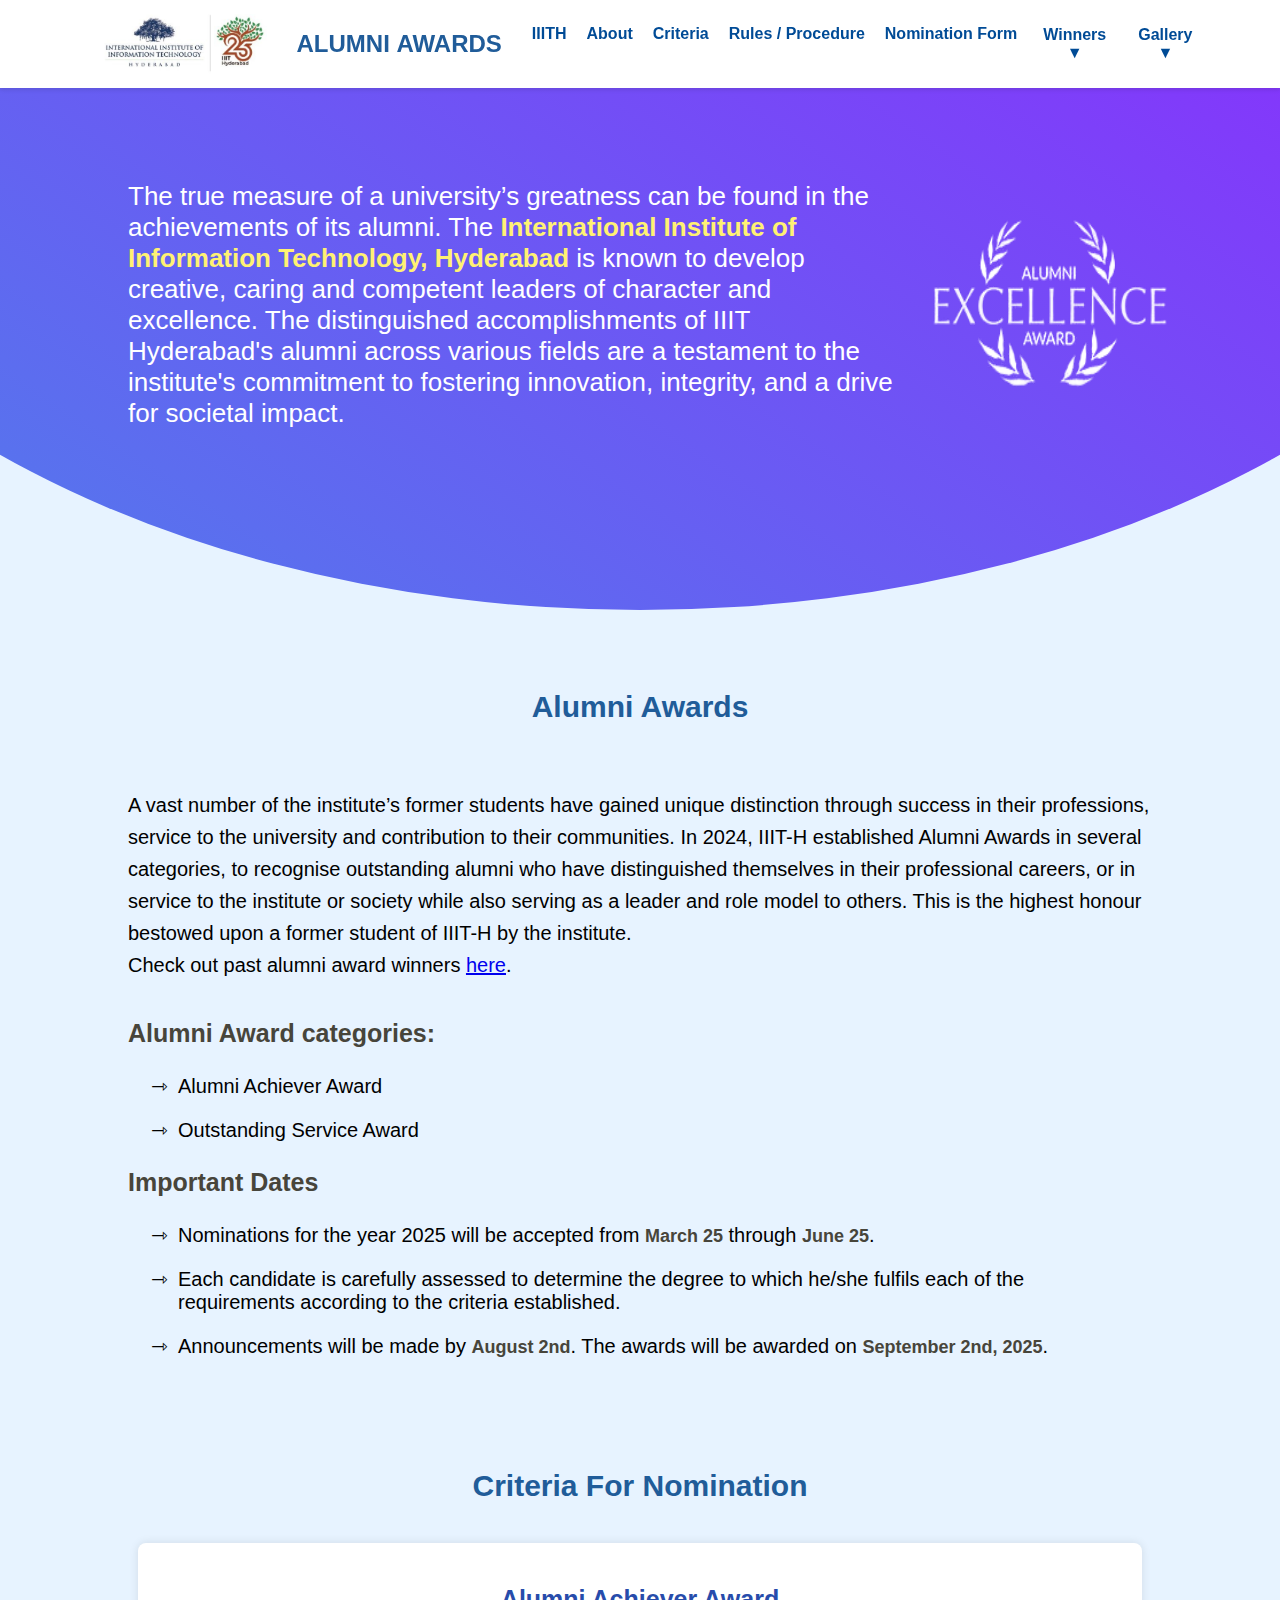
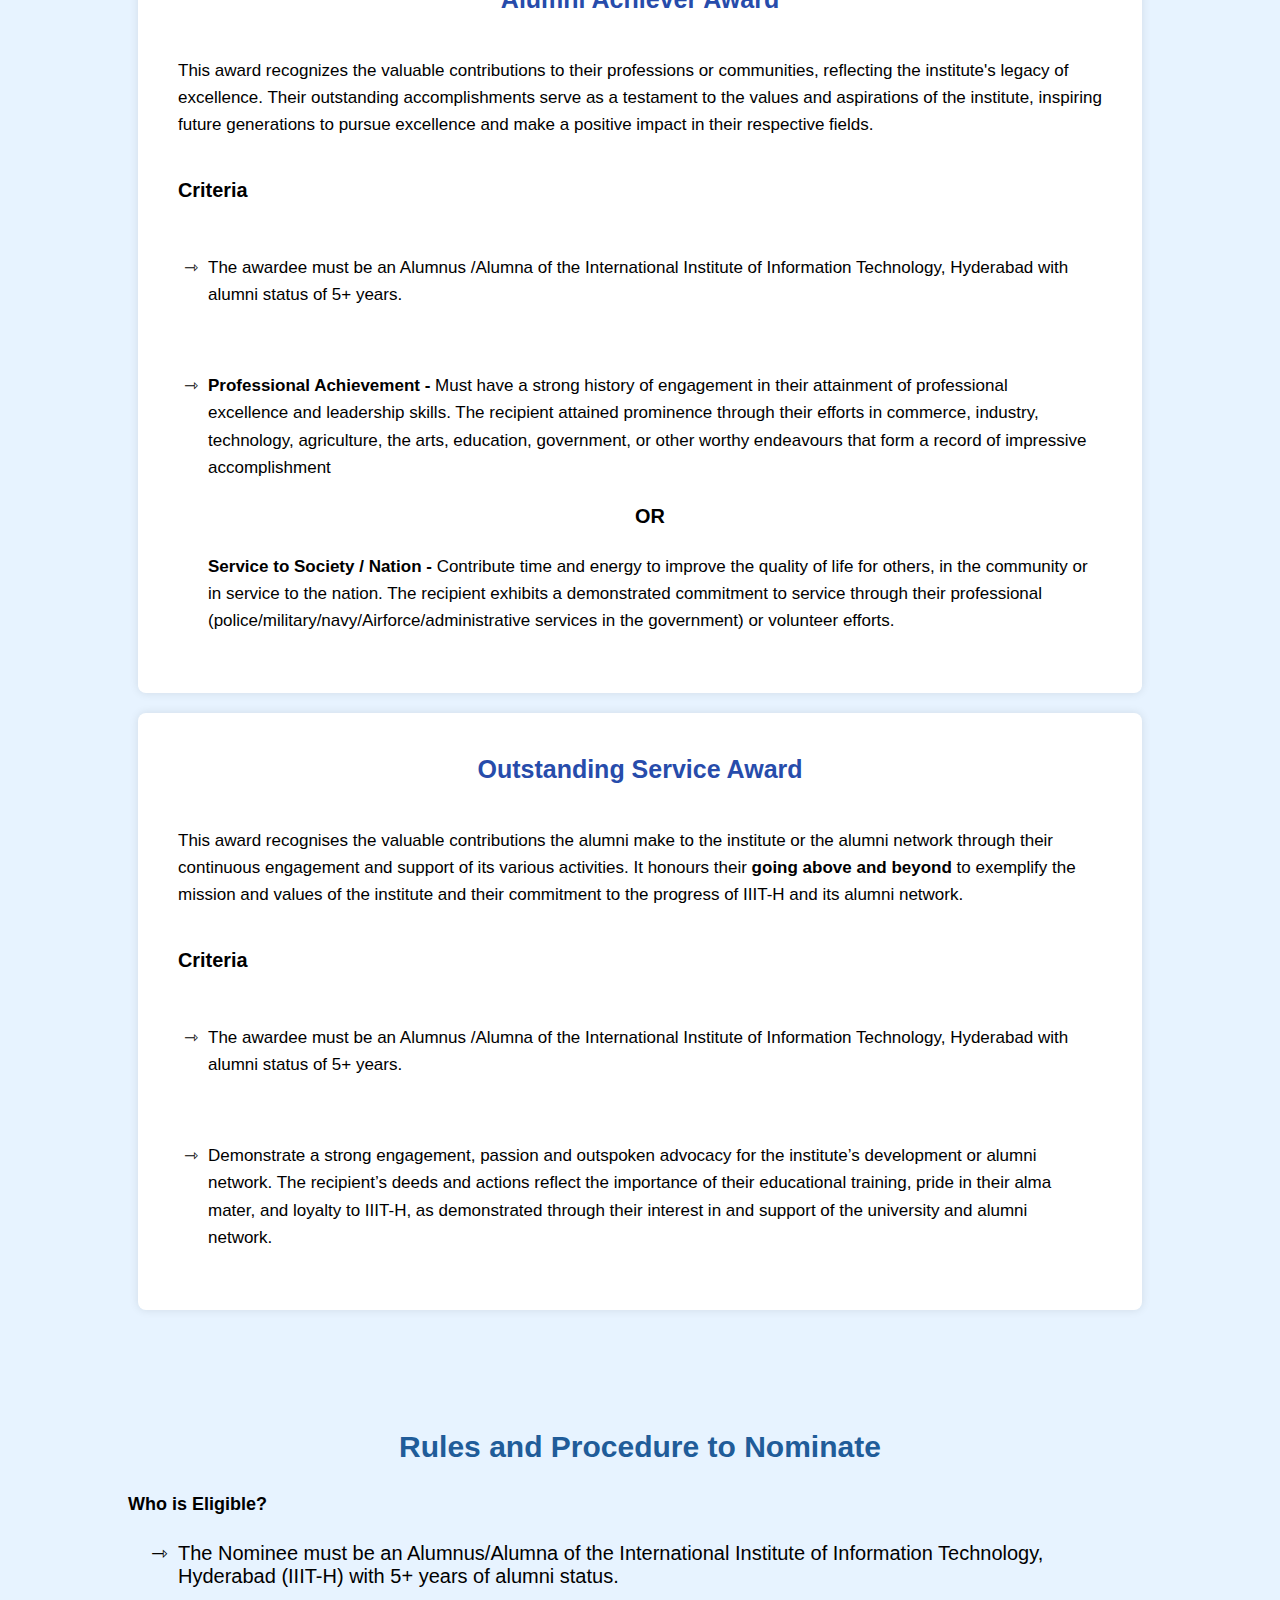
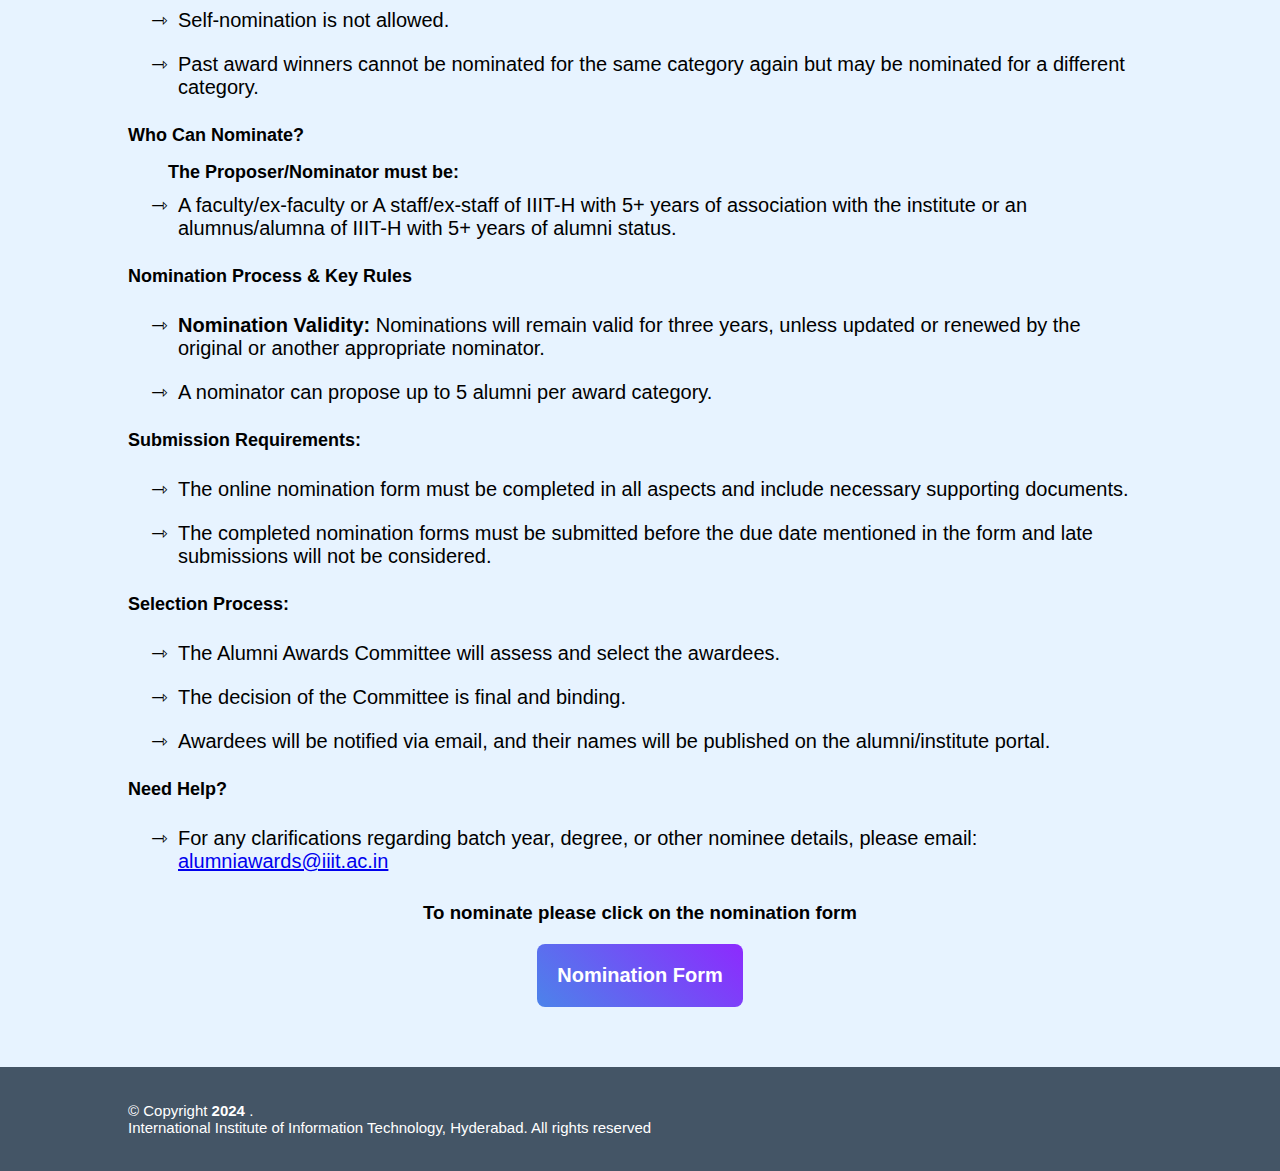
==== commit defc211f: "updated the content and alignment" ====
--- a/index.html
+++ b/index.html
@@ -31,15 +31,15 @@
         <li class="dropdown">
           <button class="dropbtn">Winners &#x25BC;</button>
           <div class="dropdown-content">
-            <a href="alumni-winners-2024.html">Winners 2024</a>
-            <a href="alumni-winners-2023.html">Winners 2023</a>
+            <a href="alumni-winners-2024.html">Winners&nbsp;2024</a>
+            <a href="alumni-winners-2023.html">Winners&nbsp;2023</a>
           </div>
         </li>
         <li class="dropdown">
           <button class="dropbtn">Gallery &#x25BC;</button>
           <div class="dropdown-content">
             <a href="gallery.html">Pictures</a>
-            <a href="https://www.youtube.com/watch?v=aGG4A4KD9iY" target="_blank">Award Ceremony</a>
+            <a href="award-ceremony.html">Award&nbsp;Ceremony</a>
           </div>
         </li>
         <!-- <li><a href="alumni-winners.html" target="_blank">Winners</a></li>
@@ -113,13 +113,15 @@
         <p>
           A vast number of the institute’s former students have gained unique
           distinction through success in their professions, service to the
-          university and contribution to their communities. In 2023, IIIT-H
+          university and contribution to their communities. In 2024, IIIT-H
           established Alumni Awards in several categories, to recognise
           outstanding alumni who have distinguished themselves in their
           professional careers, or in service to the institute or society
           while also serving as a leader and role model to others. This is the
           highest honour bestowed upon a former student of IIIT-H by the
-          institute.
+          institute.<br />
+          Check out past alumni award winners <a href="https://alumni.iiit.ac.in/page/Alumni-Award-Winners.dz"
+            target="_blank">here</a>.
         </p>
         <br />
         <b>Alumni Award categories:</b>
@@ -128,10 +130,9 @@
           <li>Outstanding Service Award</li>
         </ul>
         <b>Important Dates</b>
-        <ul><b>
-            <li>
-              Nominations for the year 2024 will be accepted from June 20
-              through July 15.
+        <ul>
+            <li>
+              Nominations for the year 2025 will be accepted from <b class="n-bold">March 25</b> through <b class="n-bold">June 25</b>.
             </li>
             <li>
               Each candidate is carefully assessed to determine the degree to
@@ -139,10 +140,8 @@
               criteria established.
             </li>
             <li>
-              Announcements will be made by August 2nd. The awards will be
-              awarded on Sept 2nd 2024.
-            </li>
-          </b>
+              Announcements will be made by <b class="n-bold">August 2nd</b>. The awards will be awarded on <b class="n-bold">September 2nd, 2025</b>.
+            </li>
         </ul>
       </div>
     </div>
@@ -180,8 +179,8 @@
         <div class="criteria-inner-2 criteria-inner-common">
           <h2>Outstanding Service Award</h2>
           <p>This award recognises the valuable contributions the alumni make to the institute or the alumni network
-            through their continuous engagement and support of its various activities. It honours their ‘going above and
-            beyond’ to exemplify the mission and values of the institute and their commitment to the progress of IIIT-H
+            through their continuous engagement and support of its various activities. It honours their <b>going above and
+            beyond</b> to exemplify the mission and values of the institute and their commitment to the progress of IIIT-H
             and its alumni network. </p>
           <h3>Criteria</h3>
           <ul>
@@ -202,27 +201,37 @@
     <div>
       <h3 class="sc-title">Rules and Procedure to Nominate</h3>
       <div class="procedure-inner">
-        <ul>
-          <li> The Nominee must be an Alumnus /Alumna of the International Institute of Information Technology,
-            Hyderabad with alumni status of 5+ years.</li>
+        <b class="n-bold">Who is Eligible?</b>
+        <ul>
+          <li>The Nominee must be an Alumnus/Alumna of the International Institute of Information Technology, Hyderabad (IIIT-H) with 5+ years of alumni status.</li>
           <li>Self-nomination is not allowed.</li>
-          <li>Winners of the award in a particular category in the past years cannot be nominated for the same category
-            again, but can be nominated for a different category.</li>
-          <li> The Proposer or Nominator must be faculty/ ex faculty/ staff/ ex- staff of IIIT-H, associated 5+ years
-            with the institute, or alumni of IIIT-H with 5+ years of alumni status.</li>
-          <li> A nominator can propose up to 5 alumni per award category.</li>
-          <li> Nominations will be held for each individual for three years unless updated and renewed by the original
-            or another appropriate nominator for consideration in a subsequent year. </li>
-          <li> The online nomination form shall be completed in all aspects and with necessary supporting documents.
-          </li>
+          <li>Past award winners cannot be nominated for the same category again but may be nominated for a different category.</li>
+        </ul>
+        <b class="n-bold">Who Can Nominate?</b>
+        <ul>
+          <b class="n-bold">The Proposer/Nominator must be:</b> 
+          <li> A faculty/ex-faculty or A staff/ex-staff of IIIT-H with 5+ years of association with the institute or an alumnus/alumna of IIIT-H with 5+ years of alumni status.</li>
+        </ul>
+        <b class="n-bold">Nomination Process & Key Rules</b>
+        <ul>
+          <li><b>Nomination Validity:</b> Nominations will remain valid for three years, unless updated or renewed by the original or another appropriate nominator. </li>
+          <li>A nominator can propose up to 5 alumni per award category.</li>
+        </ul>
+        <b class="n-bold">Submission Requirements:</b>
+        <ul>
+          <li>The online nomination form must be completed in all aspects and include necessary supporting documents.</li>
           <!-- <li> The signature of the Proposer is mandatory. </li>-->
-          <li> The completed nomination forms shall be submitted before the due date as mentioned in the form.
-            Nominations received after the due date and time, will not be considered. </li>
-          <li> The Alumni Awards Committee will assess and select the awardees. The decision of the Committee is Final
-            and binding. </li>
-          <li> The Awardees will be notified by email and the names will also be published in alumni/ institute portal.
-          </li>
-          <li> For any clarifications, supporting information such as batch year, degree etc. of nominee, please email:
+          <li>The completed nomination forms must be submitted before the due date mentioned in the form and late submissions will not be considered.</li>
+        </ul>
+        <b class="n-bold">Selection Process:</b>
+        <ul>
+          <li>The Alumni Awards Committee will assess and select the awardees.</li>
+          <li>The decision of the Committee is final and binding.</li>
+          <li>Awardees will be notified via email, and their names will be published on the alumni/institute portal.</li>
+        </ul>
+        <b class="n-bold">Need Help?</b>
+        <ul>
+          <li>For any clarifications regarding batch year, degree, or other nominee details, please email:
             <a href="mailto:alumniawards@iiit.ac.in">alumniawards@iiit.ac.in</a>
           </li>
         </ul>
@@ -260,4 +269,4 @@
   });
 </script>
 
-</html>+</html>
--- a/styles.css
+++ b/styles.css
@@ -71,13 +71,11 @@
   margin: 0;
   padding: 0;
 }
-.nav-menu ul li > * {
-  text-decoration: none;
+
+.nav-menu ul li a, .nav-menu ul li button {
   font-size: 18px;
   font-weight: 600;
   margin: 0 10px;
-}
-.nav-menu ul li a, .nav-menu ul li button {
   text-decoration: none;
   border: none;
   outline: none;
@@ -196,6 +194,7 @@
 /* Invitation Section Styles */
 .invitation-section {
   padding: 60px 0;
+  min-height: 80vh;
   background-color: #f3f7fc; /* Soft background color matching the theme */
 }
 
@@ -210,6 +209,8 @@
 
 .invitation-image {
   flex: 1;
+  align-items: center;
+  margin: auto;
   max-width: 45%; /* Adjust the width to fit the layout */
   text-align: center;
 }
@@ -234,7 +235,8 @@
   height: auto; /* Allow the content to stretch based on the image height */
 }
 
-.invitation-text h3 {
+.invitation-section h3 {
+  text-align: center;
   font-size: 28px;
   color: #205c99; /* Dark blue consistent with your theme */
   margin-bottom: 20px;
@@ -261,11 +263,16 @@
   color: white;
   border-radius: 8px;
   transition: background 0.3s ease;
-  width: max-content;
+  width: min(100%, max-content);
 }
 
 .invitation-text a.btn-primary:hover {
   background: linear-gradient(45deg, #ff3e9f, #851bff);
+}
+
+
+.n-bold{
+  font-size: 18px!important;
 }
 
 
@@ -311,6 +318,12 @@
   text-align: center;
 }
 
+.criteria-inner-common li{
+  list-style: "⇾";
+  padding: 10px;
+  margin-left: -20px;
+}
+
 /* Procedure Section Styles */
 .procedure {
   padding: 40px 10%;
@@ -472,6 +485,8 @@
 
 /* Footer Styles */
 .footer {
+  width: 100%;
+  margin: 0 auto;
   background-color: #445566;
   color: #fff; /* White text color */
   padding: 35px 0;
@@ -489,7 +504,7 @@
 /* Responsive Styles */
 
 @media only screen and (max-width: 1680px) {
-  .event-details{
+  .secondary-text{
     display: none;
   }
 }
@@ -497,6 +512,10 @@
 @media screen and (max-width: 1520px) {
   .invitation-content {
     flex-direction: column;
+  }
+
+  .secondary-text{
+    display: block;
   }
 
   .invitation-image, .invitation-text {
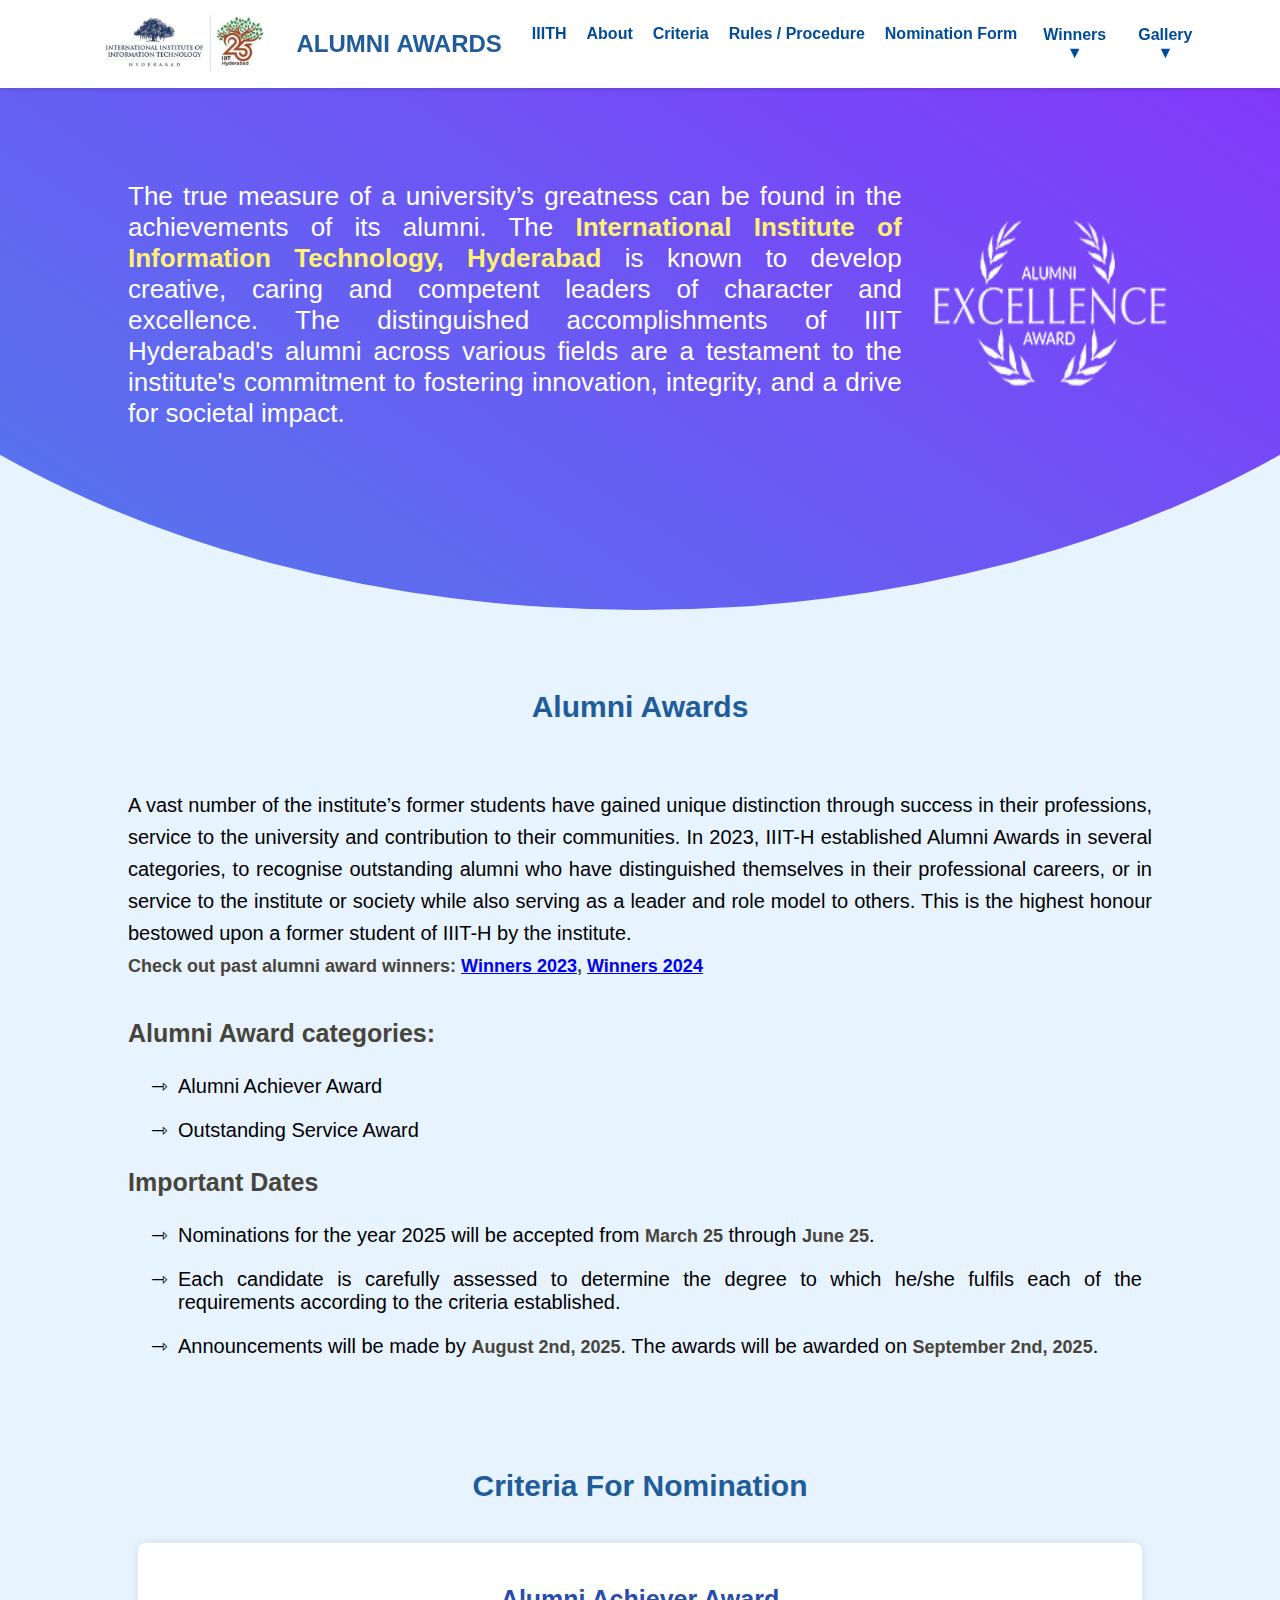
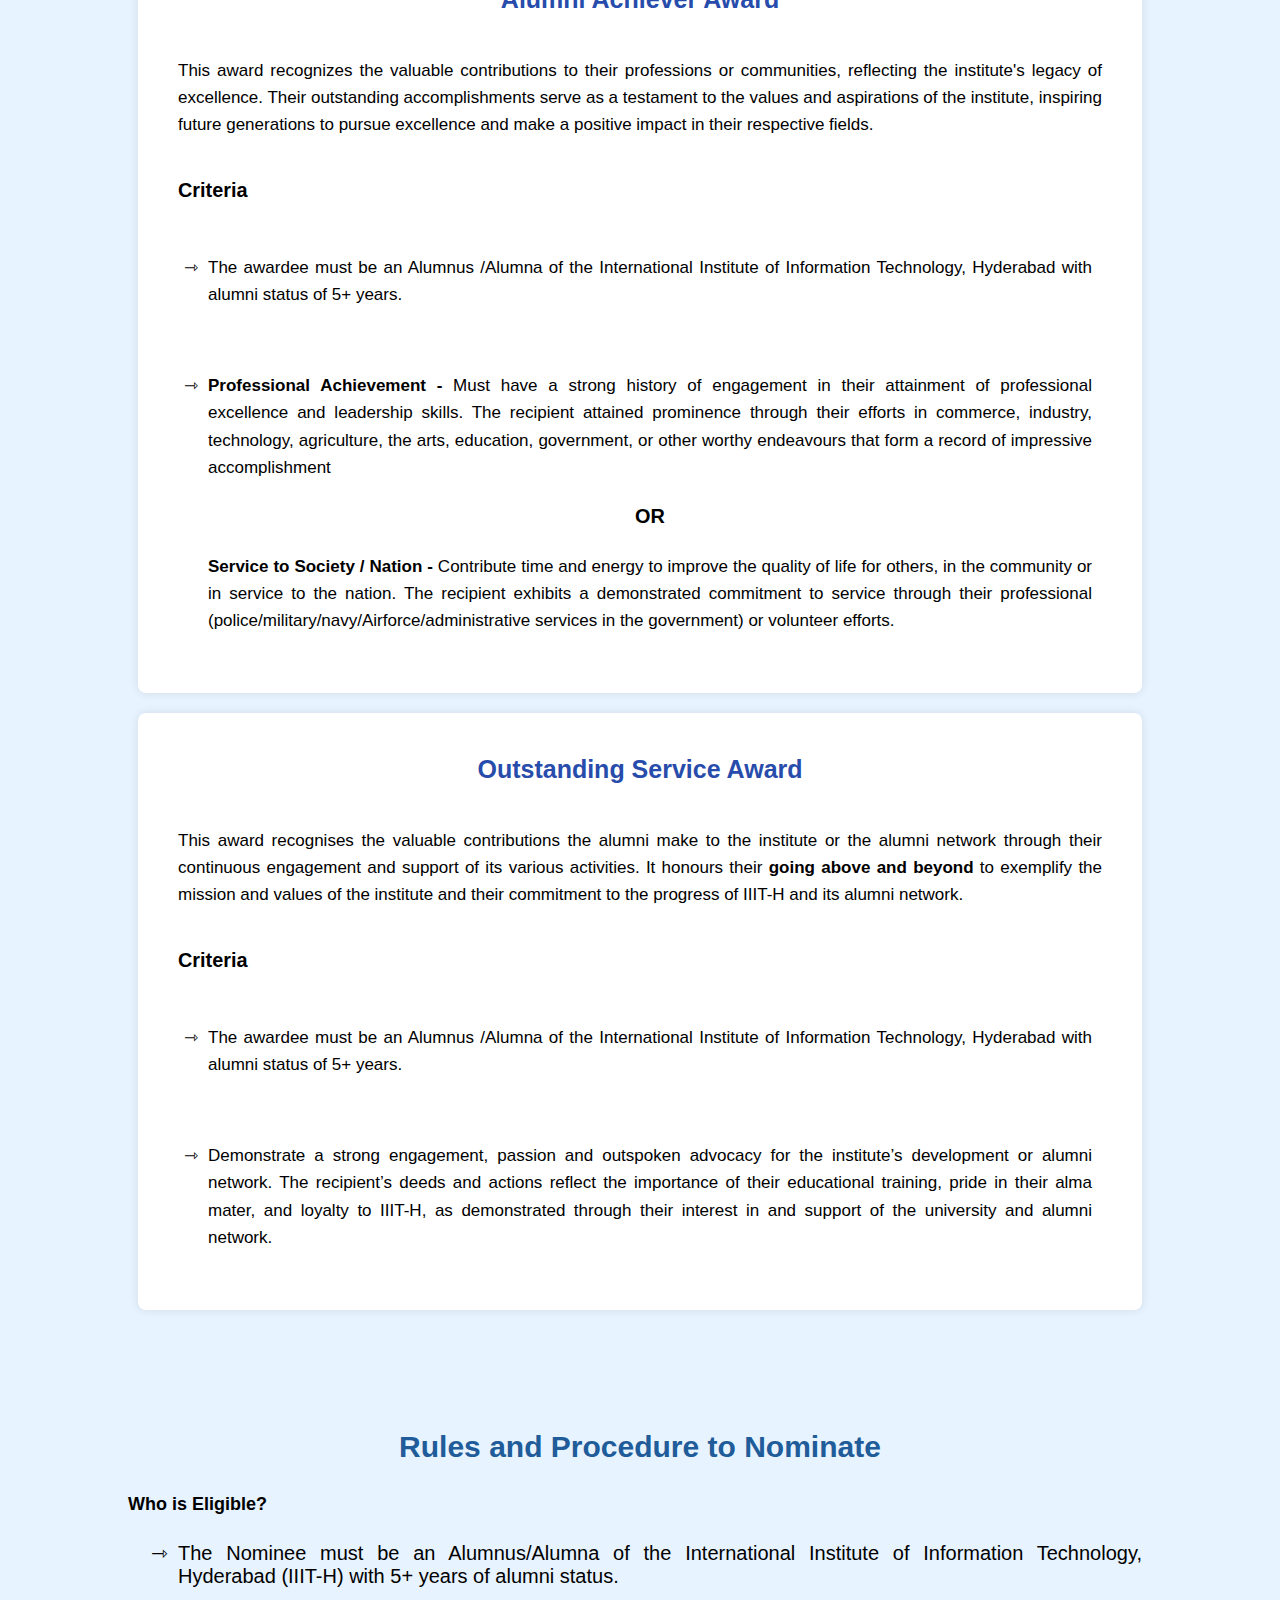
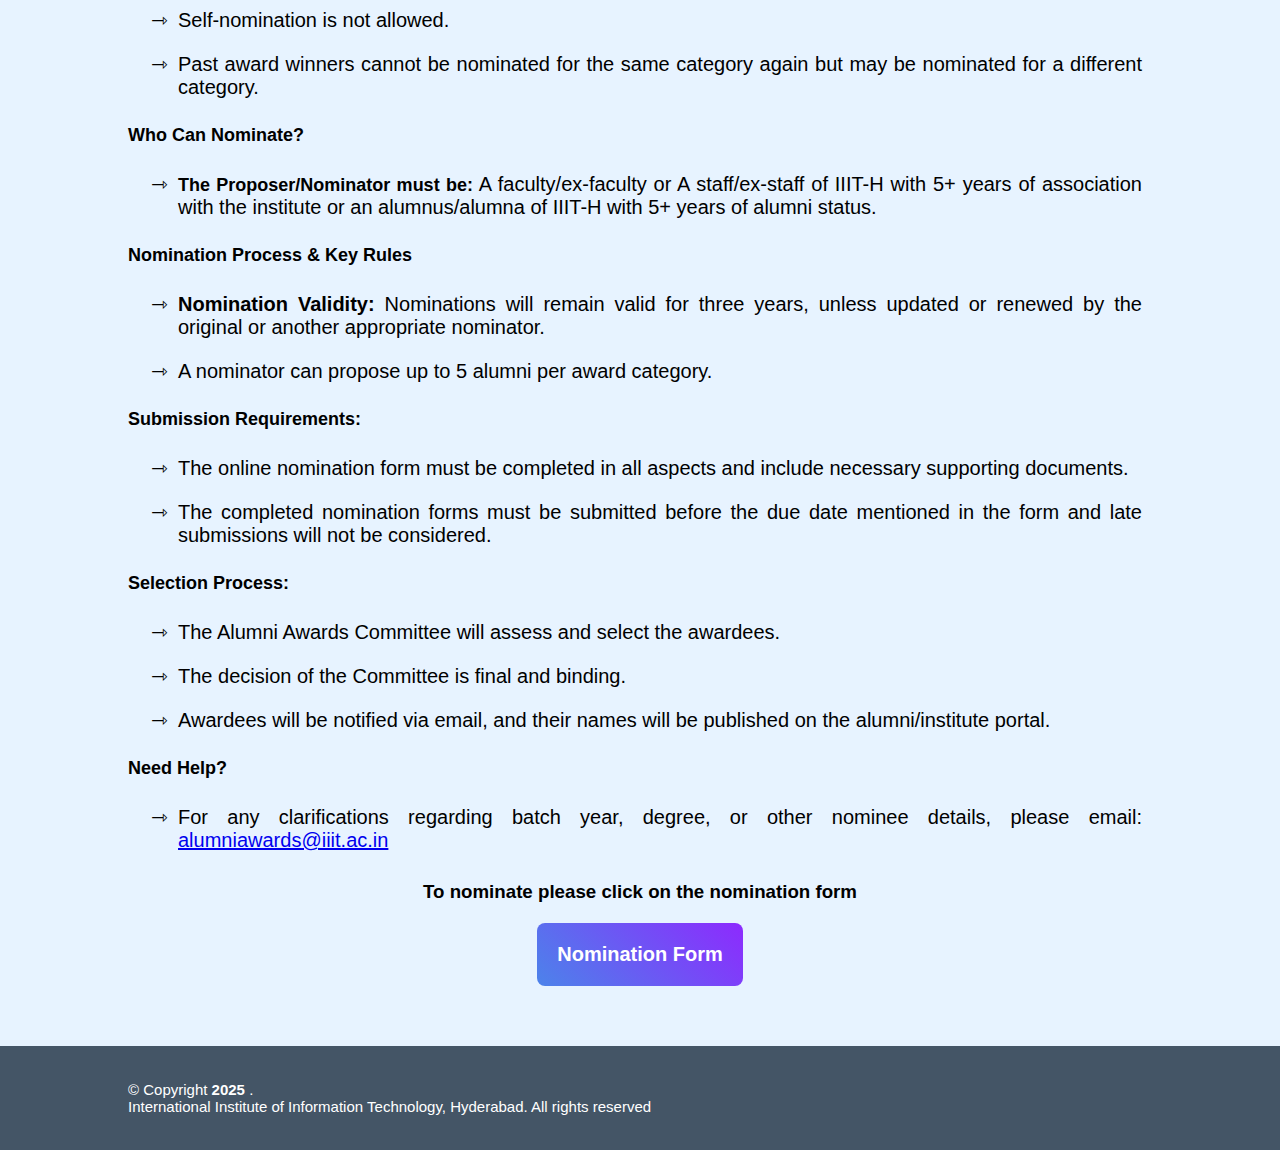
==== commit 8cdb88fb: "alignment and changes done suggested by ashish" ====
--- a/index.html
+++ b/index.html
@@ -113,15 +113,15 @@
         <p>
           A vast number of the institute’s former students have gained unique
           distinction through success in their professions, service to the
-          university and contribution to their communities. In 2024, IIIT-H
+          university and contribution to their communities. In 2023, IIIT-H
           established Alumni Awards in several categories, to recognise
           outstanding alumni who have distinguished themselves in their
           professional careers, or in service to the institute or society
           while also serving as a leader and role model to others. This is the
           highest honour bestowed upon a former student of IIIT-H by the
           institute.<br />
-          Check out past alumni award winners <a href="https://alumni.iiit.ac.in/page/Alumni-Award-Winners.dz"
-            target="_blank">here</a>.
+          <b class="n-bold">Check out past alumni award winners: <a href="./alumni-winners-2023.html"
+            target="_blank">Winners 2023</a>, <a href="./alumni-winners-2024.html" target="_blank">Winners 2024</a></b>
         </p>
         <br />
         <b>Alumni Award categories:</b>
@@ -140,7 +140,7 @@
               criteria established.
             </li>
             <li>
-              Announcements will be made by <b class="n-bold">August 2nd</b>. The awards will be awarded on <b class="n-bold">September 2nd, 2025</b>.
+              Announcements will be made by <b class="n-bold">August 2nd, 2025</b>. The awards will be awarded on <b class="n-bold">September 2nd, 2025</b>.
             </li>
         </ul>
       </div>
@@ -209,8 +209,8 @@
         </ul>
         <b class="n-bold">Who Can Nominate?</b>
         <ul>
-          <b class="n-bold">The Proposer/Nominator must be:</b> 
-          <li> A faculty/ex-faculty or A staff/ex-staff of IIIT-H with 5+ years of association with the institute or an alumnus/alumna of IIIT-H with 5+ years of alumni status.</li>
+          <li><b class="n-bold">The Proposer/Nominator must be:</b> 
+          A faculty/ex-faculty or A staff/ex-staff of IIIT-H with 5+ years of association with the institute or an alumnus/alumna of IIIT-H with 5+ years of alumni status.</li>
         </ul>
         <b class="n-bold">Nomination Process & Key Rules</b>
         <ul>
@@ -251,7 +251,7 @@
   <div class="copyright">
     © Copyright
     <strong>
-      <span> 2024 </span>
+      <span> 2025 </span>
     </strong>
     .
   </div>
--- a/styles.css
+++ b/styles.css
@@ -8,6 +8,10 @@
   display: flex;
   flex-direction: column;
   scroll-behavior: smooth;
+}
+
+p, li{
+  text-align: justify;
 }
 
 /* Header Styles */
@@ -143,7 +147,6 @@
   border-radius: 8px; /* Rounded corners */
 }
 .about .c-content {
-  text-align: left; /* Left-align text inside the content block */
   font-size: 26px;
 }
 
